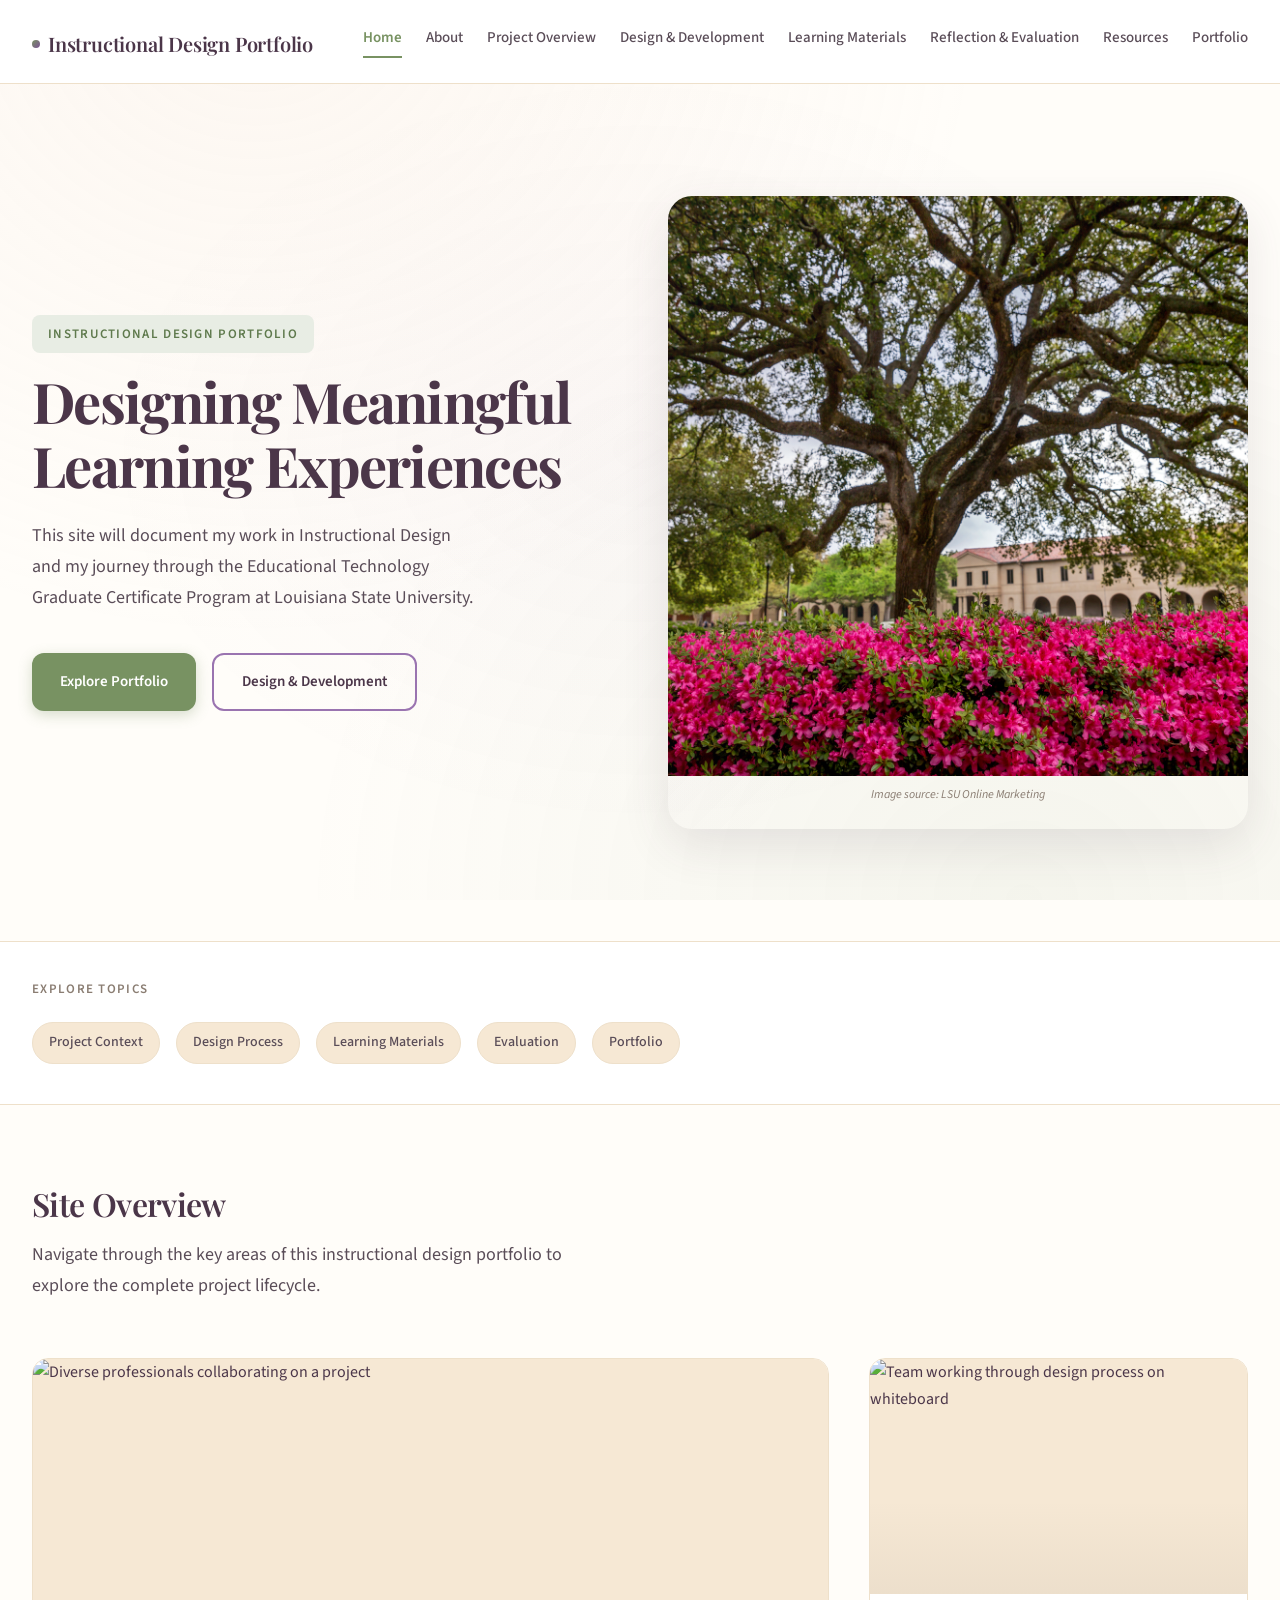
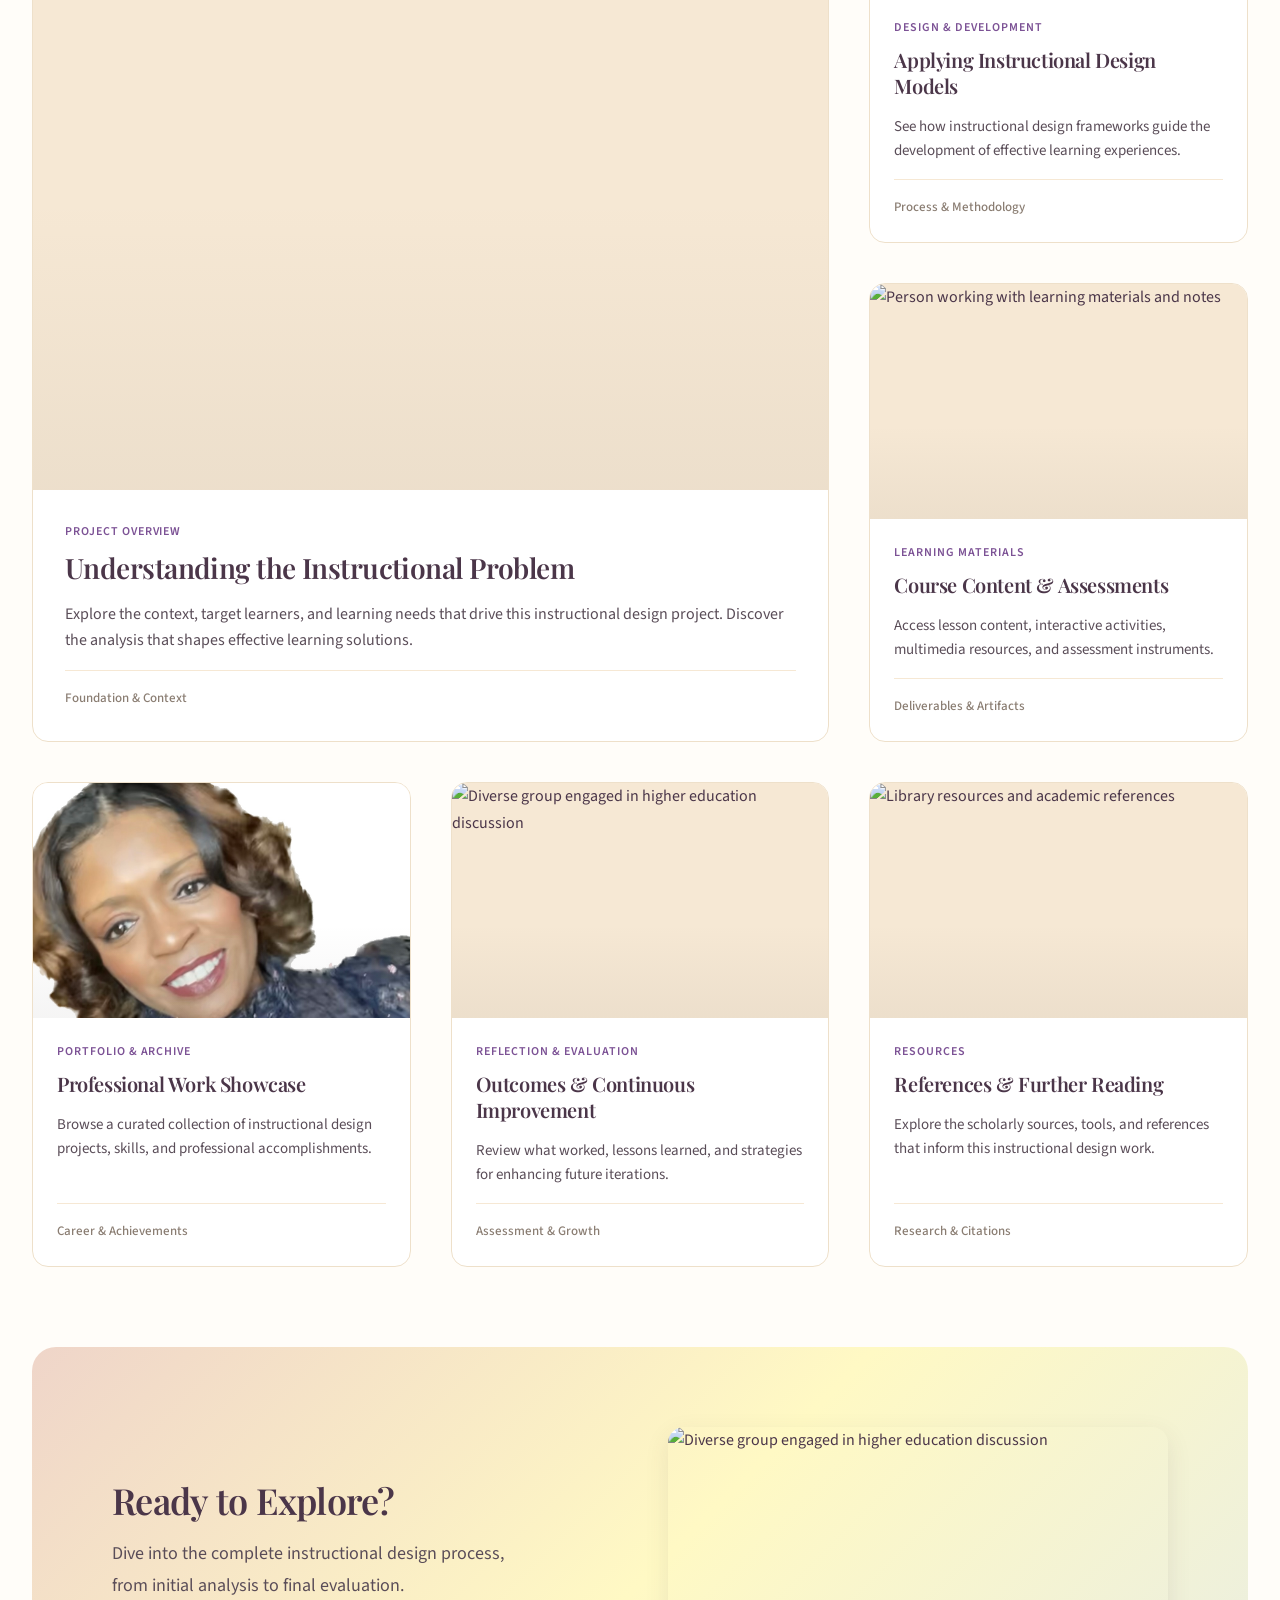
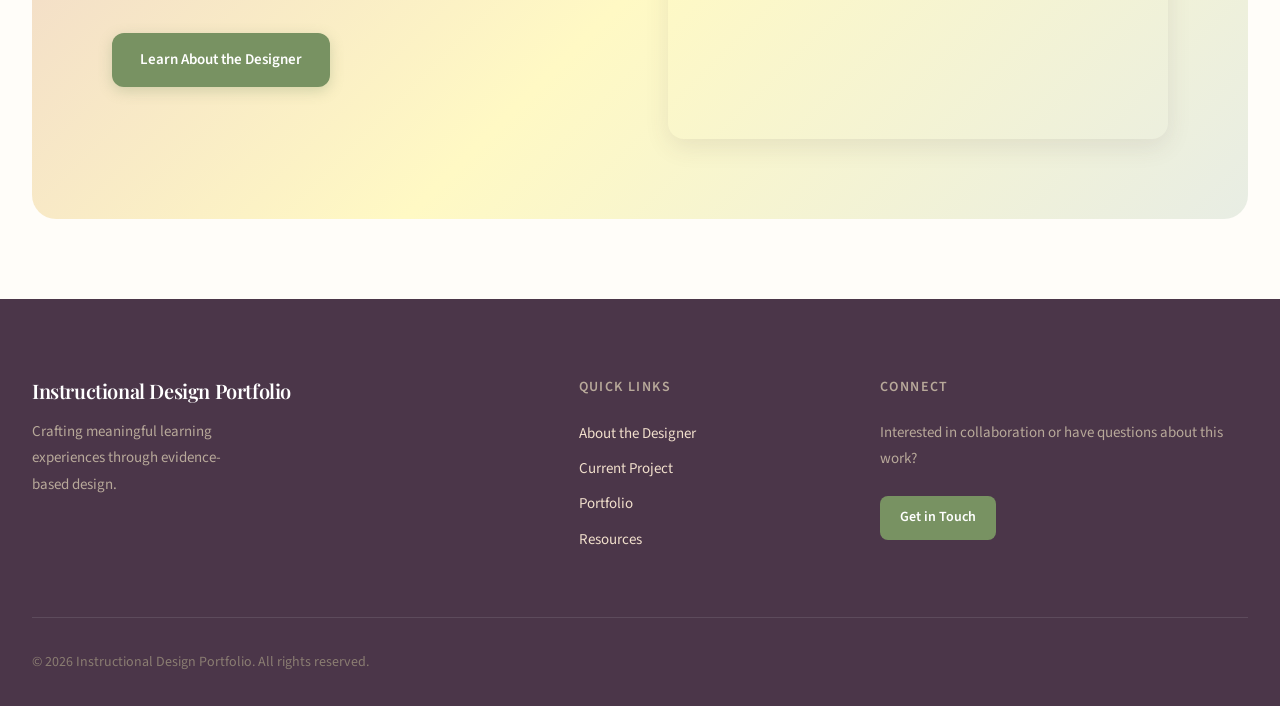
==== index.html @ c17128b4 "Add files via upload" ====
<!DOCTYPE html>
<html lang="en">
<head>
  <meta charset="UTF-8">
  <meta name="viewport" content="width=device-width, initial-scale=1.0">
  <title>Home | Instructional Design Portfolio</title>
  <link rel="stylesheet" href="styles.css">
</head>
<body>
  <header class="site-header">
    <div class="container">
      <h1 class="site-title"><a href="index.html">Instructional Design Portfolio</a></h1>
      <nav aria-label="Main navigation">
        <ul>
          <li><a href=index.html"" class="current">Home</a></li>
          <li><a href="about.html">About</a></li>
          <li><a href="project.html">Project Overview</a></li>
          <li><a href="design.html">Design &amp; Development</a></li>
          <li><a href="materials.html">Learning Materials</a></li>
          <li><a href="reflection.html">Reflection &amp; Evaluation</a></li>
          <li><a href="resources.html">Resources</a></li>
          <li><a href="portfolio.html">Portfolio</a></li>
        </ul>
      </nav>
    </div>
  </header>

  <main>
    <!-- Hero Section with Featured Image -->
    <section class="hero-banner">
      <div class="hero-content">
        <span class="hero-label">Instructional Design Portfolio</span>
        <h1 class="hero-title">Designing Meaningful Learning Experiences</h1>
        <p class="hero-description">This site will document my work in Instructional Design and my journey through the Educational Technology Graduate Certificate Program at Louisiana State University.</p>
        <div class="hero-actions">
          <a href="portfolio.html" class="btn btn-primary">Explore Portfolio</a>
          <a href="design.html" class="btn btn-secondary">Design &amp; Development</a>
        </div>
      </div>
      <div class="hero-image">
        <img src="LSU-Campus-24.jpg" alt="LSU Campus" />
        <p style="font-size: 0.75rem; color: var(--text-light); margin-top: 0.5rem; text-align: center;"><em>Image source: LSU Online Marketing</em></p>
      </div>
    </section>

    <!-- Topic Categories -->
    <section class="topics-nav">
      <h2 class="section-label">Explore Topics</h2>
      <div class="topics-list">
        <a href="project.html" class="topic-tag">Project Context</a>
        <a href="design.html" class="topic-tag">Design Process</a>
        <a href="materials.html" class="topic-tag">Learning Materials</a>
        <a href="reflection.html" class="topic-tag">Evaluation</a>
        <a href="portfolio.html" class="topic-tag">Portfolio</a>
      </div>
    </section>

    <!-- Featured Content Cards -->
    <section class="featured-section">
      <h2 class="section-title">Site Overview</h2>
      <p class="section-intro">Navigate through the key areas of this instructional design portfolio to explore the complete project lifecycle.</p>
      
      <div class="featured-grid">
        <!-- Featured Large Card -->
        <article class="feature-card feature-card--large">
          <a href="project.html" class="feature-card__link">
            <div class="feature-card__image">
              <img src="https://images.unsplash.com/photo-1531482615713-2afd69097998?w=800&q=80" alt="Diverse professionals collaborating on a project" />
            </div>
            <div class="feature-card__content">
              <span class="feature-card__category">Project Overview</span>
              <h3 class="feature-card__title">Understanding the Instructional Problem</h3>
              <p class="feature-card__excerpt">Explore the context, target learners, and learning needs that drive this instructional design project. Discover the analysis that shapes effective learning solutions.</p>
              <span class="feature-card__meta">Foundation &amp; Context</span>
            </div>
          </a>
        </article>

        <!-- Standard Cards -->
        <article class="feature-card">
          <a href="design.html" class="feature-card__link">
            <div class="feature-card__image">
              <img src="https://images.unsplash.com/photo-1552581234-26160f608093?w=600&q=80" alt="Team working through design process on whiteboard" />
            </div>
            <div class="feature-card__content">
              <span class="feature-card__category">Design &amp; Development</span>
              <h3 class="feature-card__title">Applying Instructional Design Models</h3>
              <p class="feature-card__excerpt">See how instructional design frameworks guide the development of effective learning experiences.</p>
              <span class="feature-card__meta">Process &amp; Methodology</span>
            </div>
          </a>
        </article>

        <article class="feature-card">
          <a href="materials.html" class="feature-card__link">
            <div class="feature-card__image">
              <img src="https://images.unsplash.com/photo-1488190211105-8b0e65b80b4e?w=600&q=80" alt="Person working with learning materials and notes" />
            </div>
            <div class="feature-card__content">
              <span class="feature-card__category">Learning Materials</span>
              <h3 class="feature-card__title">Course Content &amp; Assessments</h3>
              <p class="feature-card__excerpt">Access lesson content, interactive activities, multimedia resources, and assessment instruments.</p>
              <span class="feature-card__meta">Deliverables &amp; Artifacts</span>
            </div>
          </a>
        </article>

        <article class="feature-card">
          <a href="portfolio.html" class="feature-card__link">
            <div class="feature-card__image">
              <img src="Natasha Pic-EdTech Website.jpg" alt="Natasha Young - Portfolio" />
            </div>
            <div class="feature-card__content">
              <span class="feature-card__category">Portfolio &amp; Archive</span>
              <h3 class="feature-card__title">Professional Work Showcase</h3>
              <p class="feature-card__excerpt">Browse a curated collection of instructional design projects, skills, and professional accomplishments.</p>
              <span class="feature-card__meta">Career &amp; Achievements</span>
            </div>
          </a>
        </article>

        <article class="feature-card">
          <a href="reflection.html" class="feature-card__link">
            <div class="feature-card__image">
              <img src="https://images.unsplash.com/photo-1517245386807-bb43f82c33c4?w=600&q=80" alt="Diverse group engaged in higher education discussion" />
            </div>
            <div class="feature-card__content">
              <span class="feature-card__category">Reflection &amp; Evaluation</span>
              <h3 class="feature-card__title">Outcomes &amp; Continuous Improvement</h3>
              <p class="feature-card__excerpt">Review what worked, lessons learned, and strategies for enhancing future iterations.</p>
              <span class="feature-card__meta">Assessment &amp; Growth</span>
            </div>
          </a>
        </article>

        <article class="feature-card">
          <a href="resources.html" class="feature-card__link">
            <div class="feature-card__image">
              <img src="https://images.unsplash.com/photo-1507842217343-583bb7270b66?w=600&q=80" alt="Library resources and academic references" />
            </div>
            <div class="feature-card__content">
              <span class="feature-card__category">Resources</span>
              <h3 class="feature-card__title">References &amp; Further Reading</h3>
              <p class="feature-card__excerpt">Explore the scholarly sources, tools, and references that inform this instructional design work.</p>
              <span class="feature-card__meta">Research &amp; Citations</span>
            </div>
          </a>
        </article>
      </div>
    </section>

    <!-- Call to Action Section -->
    <section class="cta-section">
      <div class="cta-content">
        <h2>Ready to Explore?</h2>
        <p>Dive into the complete instructional design process, from initial analysis to final evaluation.</p>
        <a href="about.html" class="btn btn-primary">Learn About the Designer</a>
      </div>
      <div class="cta-image">
        <img src="https://images.unsplash.com/photo-1517245386807-bb43f82c33c4?w=600&q=80" alt="Diverse group engaged in higher education discussion" />
      </div>
    </section>
  </main>

  <footer class="site-footer">
    <div class="container">
      <div class="footer-content">
        <div class="footer-brand">
          <h3>Instructional Design Portfolio</h3>
          <p>Crafting meaningful learning experiences through evidence-based design.</p>
        </div>
        <div class="footer-links">
          <h4>Quick Links</h4>
          <ul>
            <li><a href="about.html">About the Designer</a></li>
            <li><a href="project.html">Current Project</a></li>
            <li><a href="portfolio.html">Portfolio</a></li>
            <li><a href="resources.html">Resources</a></li>
          </ul>
        </div>
        <div class="footer-contact">
          <h4>Connect</h4>
          <p>Interested in collaboration or have questions about this work?</p>
          <a href="about.html" class="footer-cta">Get in Touch</a>
        </div>
      </div>
      <div class="footer-bottom">
        <p>&copy; 2026 Instructional Design Portfolio. All rights reserved.</p>
      </div>
    </div>
  </footer>
</body>
</html>
---- styles.css ----
/* ============================================
   Instructional Design Portfolio - Global Styles
   Warm, Inviting, EdTech-Inspired Theme
   Layout inspired by modern learning platforms
   ============================================ */

@import url("https://fonts.googleapis.com/css2?family=Playfair+Display:wght@400;500;600;700&family=Source+Sans+3:wght@300;400;500;600;700&display=swap");

/* --------------------------------------------
   Base reset
   -------------------------------------------- */
*,
*::before,
*::after {
  box-sizing: border-box;
}

html {
  scroll-behavior: smooth;
}

/* --------------------------------------------
   Color system - Warm Earth & Garden Palette
   Plum, Sage, Purple with warm neutrals
   -------------------------------------------- */
:root {
  /* Primary: Deep Plum */
  --color-plum: #4b3649;
  --color-plum-dark: #3a2a39;
  --color-plum-light: #6b5669;
  --color-plum-soft: #e8e0e6;
  --color-plum-pale: #f5f2f4;
  
  /* Secondary: Sage Green */
  --color-sage: #789262;
  --color-sage-dark: #5f7a4d;
  --color-sage-light: #96ab84;
  --color-sage-soft: #e8ede4;
  --color-sage-pale: #f4f7f2;
  
  /* Accent: Purple */
  --color-purple: #7c5295;
  --color-purple-dark: #634278;
  --color-purple-light: #9a74b0;
  --color-purple-soft: #ece4f1;
  --color-purple-pale: #f6f2f8;
  
  /* Warm Neutrals from Palette */
  --color-beige: #eee0ca;
  --color-blush: #efd5c9;
  --color-sand: #f1dfcc;
  --color-yellow: #fff9c4;
  --color-cream: #f6e8d4;
  
  /* Neutrals */
  --color-warm-white: #fffdf9;
  --color-taupe: #b8a99a;
  --color-warm-gray: #8a7d72;
  
  /* Deep text colors */
  --color-charcoal: #4b3649;
  --color-slate: #5a4d58;
  
  /* Backgrounds */
  --bg: var(--color-warm-white);
  --bg-subtle: var(--color-cream);
  --surface: #FFFFFF;
  --surface-warm: var(--color-beige);
  
  /* Text */
  --text: var(--color-charcoal);
  --text-muted: var(--color-slate);
  --text-light: var(--color-warm-gray);
  
  /* Primary Accent - Sage Green for links/buttons */
  --accent: var(--color-sage);
  --accent-hover: var(--color-sage-dark);
  --accent-soft: var(--color-sage-light);
  --accent-light: var(--color-sage-soft);
  
  /* Secondary warmth - Blush/Peach tones */
  --warm: var(--color-blush);
  --warm-dark: #e0c0b2;
  --warm-light: #f5e5de;
  --warm-soft: var(--color-sand);
  
  /* Tertiary accents */
  --color-accent-purple: var(--color-purple);
  --color-accent-yellow: var(--color-yellow);
  
  /* Borders */
  --border: var(--color-beige);
  --border-soft: var(--color-cream);
  
  /* Shadows - warm tinted */
  --shadow-sm: 0 1px 3px rgba(75, 54, 73, 0.06);
  --shadow-md: 0 4px 12px rgba(75, 54, 73, 0.08);
  --shadow-lg: 0 8px 24px rgba(75, 54, 73, 0.1);
  --shadow-xl: 0 16px 48px rgba(75, 54, 73, 0.12);
  --shadow-hover: 0 12px 32px rgba(120, 146, 98, 0.15);
  
  /* Typography */
  --font-heading: "Playfair Display", Georgia, serif;
  --font-body: "Source Sans 3", "Segoe UI", sans-serif;
  
  /* Spacing */
  --space-xs: 0.5rem;
  --space-sm: 1rem;
  --space-md: 1.5rem;
  --space-lg: 2rem;
  --space-xl: 2.5rem;
  --space-2xl: 3.5rem;
  --space-3xl: 5rem;
  --space-4xl: 7rem;
  
  /* Layout */
  --max-content: 65ch;
  --max-page: 1280px;
  --radius-sm: 8px;
  --radius-md: 12px;
  --radius-lg: 16px;
  --radius-xl: 24px;
}

/* --------------------------------------------
   Base Styles
   -------------------------------------------- */
body {
  margin: 0;
  padding: 0;
  font-family: var(--font-body);
  font-size: 1rem;
  line-height: 1.7;
  color: var(--text);
  background: var(--bg);
  -webkit-font-smoothing: antialiased;
  -moz-osx-font-smoothing: grayscale;
}

/* Subtle background pattern */
body::before {
  content: '';
  position: fixed;
  top: 0;
  left: 0;
  right: 0;
  bottom: 0;
  z-index: -1;
  background: 
    radial-gradient(ellipse at 20% 0%, rgba(239, 213, 201, 0.15) 0%, transparent 50%),
    radial-gradient(ellipse at 80% 100%, rgba(120, 146, 98, 0.08) 0%, transparent 50%),
    radial-gradient(ellipse at 50% 50%, rgba(124, 82, 149, 0.04) 0%, transparent 60%);
  pointer-events: none;
}

img {
  max-width: 100%;
  height: auto;
  display: block;
}

ul, ol {
  margin: 0 0 1.5rem 0;
  padding-left: 1.5rem;
}

ul li, ol li {
  margin-bottom: 0.5rem;
  line-height: 1.7;
}

strong {
  font-weight: 600;
  color: var(--text);
}

/* --------------------------------------------
   Typography
   -------------------------------------------- */
h1, h2, h3, h4 {
  margin: 0 0 var(--space-md) 0;
  font-family: var(--font-heading);
  font-weight: 600;
  line-height: 1.2;
  letter-spacing: -0.02em;
  color: var(--text);
}

h1 { font-size: 2.5rem; }
h2 { font-size: 1.75rem; }
h3 { font-size: 1.375rem; }
h4 { font-size: 1.125rem; }

p {
  margin: 0 0 var(--space-md) 0;
  color: var(--text-muted);
  font-size: 1.0625rem;
  line-height: 1.75;
}

a {
  color: var(--accent);
  text-decoration: none;
  transition: all 0.2s ease;
}

a:hover {
  color: var(--accent-hover);
}

/* --------------------------------------------
   Layout Container
   -------------------------------------------- */
.container {
  max-width: var(--max-page);
  margin: 0 auto;
  padding: 0 var(--space-lg);
}

main {
  min-height: 60vh;
}

/* --------------------------------------------
   Header / Navigation
   -------------------------------------------- */
.site-header {
  background: rgba(255, 255, 255, 0.95);
  backdrop-filter: blur(20px);
  -webkit-backdrop-filter: blur(20px);
  border-bottom: 1px solid var(--border);
  padding: var(--space-md) 0;
  position: sticky;
  top: 0;
  z-index: 100;
}

.site-header .container {
  display: flex;
  flex-direction: column;
  gap: var(--space-sm);
}

.site-title {
  margin: 0;
  font-family: var(--font-heading);
  font-size: 1.25rem;
  font-weight: 600;
  letter-spacing: -0.01em;
}

.site-title a {
  color: var(--text);
  display: inline-flex;
  align-items: center;
  gap: 0.5rem;
}

.site-title a::before {
  content: '';
  width: 8px;
  height: 8px;
  background: linear-gradient(135deg, var(--color-sage), var(--color-purple));
  border-radius: 50%;
}

.site-title a:hover {
  color: var(--accent);
}

nav ul {
  list-style: none;
  margin: 0;
  padding: 0;
  display: flex;
  flex-wrap: wrap;
  gap: var(--space-xs) var(--space-md);
}

nav a {
  color: var(--text-muted);
  font-size: 0.9375rem;
  font-weight: 500;
  padding: var(--space-xs) 0;
  border-bottom: 2px solid transparent;
  transition: all 0.2s ease;
}

nav a:hover {
  color: var(--text);
  border-bottom-color: var(--color-sage);
}

nav a.current {
  color: var(--accent);
  border-bottom-color: var(--accent);
  font-weight: 600;
}

@media (min-width: 768px) {
  .site-header .container {
    flex-direction: row;
    align-items: center;
    justify-content: space-between;
  }
}

/* --------------------------------------------
   Hero Banner
   -------------------------------------------- */
.hero-banner {
  display: grid;
  grid-template-columns: 1fr;
  gap: var(--space-2xl);
  padding: var(--space-3xl) var(--space-lg);
  max-width: var(--max-page);
  margin: 0 auto;
  align-items: center;
}

.hero-content {
  max-width: 600px;
}

.hero-label {
  display: inline-block;
  font-size: 0.8125rem;
  font-weight: 600;
  text-transform: uppercase;
  letter-spacing: 0.1em;
  color: var(--color-sage-dark);
  margin-bottom: var(--space-sm);
  padding: var(--space-xs) var(--space-sm);
  background: var(--color-sage-soft);
  border-radius: var(--radius-sm);
}

.hero-title {
  font-size: 2.5rem;
  font-weight: 700;
  line-height: 1.15;
  letter-spacing: -0.03em;
  margin-bottom: var(--space-md);
  color: var(--text);
}

.hero-description {
  font-size: 1.125rem;
  line-height: 1.7;
  color: var(--text-muted);
  margin-bottom: var(--space-xl);
  max-width: 50ch;
}

.hero-actions {
  display: flex;
  flex-wrap: wrap;
  gap: var(--space-sm);
}

.hero-image {
  position: relative;
  border-radius: var(--radius-xl);
  overflow: hidden;
  box-shadow: var(--shadow-xl);
}

.hero-image::after {
  content: '';
  position: absolute;
  inset: 0;
  background: linear-gradient(135deg, rgba(124, 82, 149, 0.1) 0%, transparent 60%);
  pointer-events: none;
}

.hero-image img {
  width: 100%;
  height: 100%;
  object-fit: cover;
  aspect-ratio: 4 / 3;
}

@media (min-width: 900px) {
  .hero-banner {
    grid-template-columns: 1fr 1fr;
    padding: var(--space-4xl) var(--space-lg);
  }
  
  .hero-title {
    font-size: 3.25rem;
  }
  
  .hero-image img {
    aspect-ratio: 1 / 1;
  }
}

@media (min-width: 1100px) {
  .hero-title {
    font-size: 3.5rem;
  }
}

/* --------------------------------------------
   Buttons
   -------------------------------------------- */
.btn {
  display: inline-flex;
  align-items: center;
  justify-content: center;
  padding: 0.875rem 1.75rem;
  font-family: var(--font-body);
  font-size: 0.9375rem;
  font-weight: 600;
  text-decoration: none;
  border-radius: var(--radius-md);
  transition: all 0.25s ease;
  cursor: pointer;
  border: none;
}

.btn-primary {
  background: var(--accent);
  color: white;
  box-shadow: 0 4px 14px rgba(120, 146, 98, 0.3);
}

.btn-primary:hover {
  background: var(--accent-hover);
  color: white;
  transform: translateY(-2px);
  box-shadow: 0 6px 20px rgba(120, 146, 98, 0.4);
}

.btn-secondary {
  background: transparent;
  color: var(--text);
  border: 2px solid var(--color-purple-light);
}

.btn-secondary:hover {
  background: var(--color-purple-soft);
  border-color: var(--color-purple);
  color: var(--text);
}

/* --------------------------------------------
   Topics Navigation
   -------------------------------------------- */
.topics-nav {
  padding: var(--space-xl) var(--space-lg);
  max-width: var(--max-page);
  margin: 0 auto;
  border-top: 1px solid var(--border);
  border-bottom: 1px solid var(--border);
  background: var(--surface);
}

.section-label {
  font-family: var(--font-body);
  font-size: 0.8125rem;
  font-weight: 600;
  text-transform: uppercase;
  letter-spacing: 0.1em;
  color: var(--text-light);
  margin-bottom: var(--space-md);
}

.topics-list {
  display: flex;
  flex-wrap: wrap;
  gap: var(--space-sm);
}

.topic-tag {
  display: inline-block;
  padding: 0.5rem 1rem;
  font-size: 0.875rem;
  font-weight: 500;
  color: var(--text-muted);
  background: var(--bg-subtle);
  border: 1px solid var(--border);
  border-radius: 100px;
  transition: all 0.2s ease;
}

.topic-tag:hover {
  background: var(--color-sage-soft);
  border-color: var(--color-sage-light);
  color: var(--color-plum);
}

/* --------------------------------------------
   Featured Section
   -------------------------------------------- */
.featured-section {
  padding: var(--space-3xl) var(--space-lg);
  max-width: var(--max-page);
  margin: 0 auto;
}

.section-title {
  font-size: 2rem;
  margin-bottom: var(--space-sm);
}

.section-intro {
  font-size: 1.125rem;
  color: var(--text-muted);
  max-width: 60ch;
  margin-bottom: var(--space-2xl);
}

/* --------------------------------------------
   Featured Cards Grid
   -------------------------------------------- */
.featured-grid {
  display: grid;
  grid-template-columns: 1fr;
  gap: var(--space-lg);
}

@media (min-width: 640px) {
  .featured-grid {
    grid-template-columns: repeat(2, 1fr);
  }
}

@media (min-width: 900px) {
  .featured-grid {
    grid-template-columns: repeat(3, 1fr);
  }
  
  .feature-card--large {
    grid-column: span 2;
    grid-row: span 2;
  }
}

@media (min-width: 1100px) {
  .featured-grid {
    gap: var(--space-xl);
  }
}

/* --------------------------------------------
   Feature Card Component
   -------------------------------------------- */
.feature-card {
  background: var(--surface);
  border-radius: var(--radius-lg);
  overflow: hidden;
  border: 1px solid var(--border);
  transition: all 0.3s ease;
  display: flex;
  flex-direction: column;
}

.feature-card:hover {
  transform: translateY(-6px);
  box-shadow: var(--shadow-hover);
  border-color: var(--color-sage-light);
}

.feature-card__link {
  display: flex;
  flex-direction: column;
  height: 100%;
  color: inherit;
  text-decoration: none;
}

.feature-card__image {
  position: relative;
  overflow: hidden;
  background: var(--bg-subtle);
}

.feature-card__image img {
  width: 100%;
  aspect-ratio: 16 / 10;
  object-fit: cover;
  transition: transform 0.4s ease;
}

.feature-card__image img[src*="Natasha"] {
  object-position: top center;
}

.feature-card:hover .feature-card__image img {
  transform: scale(1.05);
}

.feature-card__image::after {
  content: '';
  position: absolute;
  inset: 0;
  background: linear-gradient(180deg, transparent 60%, rgba(61, 54, 48, 0.05) 100%);
  pointer-events: none;
}

.feature-card__content {
  padding: var(--space-md);
  display: flex;
  flex-direction: column;
  flex-grow: 1;
}

.feature-card__category {
  display: inline-block;
  font-size: 0.75rem;
  font-weight: 600;
  text-transform: uppercase;
  letter-spacing: 0.08em;
  color: var(--color-purple);
  margin-bottom: var(--space-xs);
}

.feature-card__title {
  font-family: var(--font-heading);
  font-size: 1.25rem;
  font-weight: 600;
  line-height: 1.3;
  margin-bottom: var(--space-sm);
  color: var(--text);
  transition: color 0.2s ease;
}

.feature-card:hover .feature-card__title {
  color: var(--accent);
}

.feature-card__excerpt {
  font-size: 0.9375rem;
  line-height: 1.6;
  color: var(--text-muted);
  margin-bottom: var(--space-sm);
  flex-grow: 1;
}

.feature-card__meta {
  font-size: 0.8125rem;
  font-weight: 500;
  color: var(--text-light);
  padding-top: var(--space-sm);
  border-top: 1px solid var(--border-soft);
  margin-top: auto;
}

/* Large Feature Card */
.feature-card--large .feature-card__image img {
  aspect-ratio: 16 / 9;
}

.feature-card--large .feature-card__content {
  padding: var(--space-lg);
}

.feature-card--large .feature-card__title {
  font-size: 1.5rem;
}

.feature-card--large .feature-card__excerpt {
  font-size: 1rem;
}

@media (min-width: 900px) {
  .feature-card--large .feature-card__link {
    display: grid;
    grid-template-columns: 1fr;
    grid-template-rows: 1fr auto;
  }
  
  .feature-card--large .feature-card__image {
    grid-row: 1;
  }
  
  .feature-card--large .feature-card__image img {
    aspect-ratio: auto;
    height: 100%;
    min-height: 280px;
  }
  
  .feature-card--large .feature-card__title {
    font-size: 1.75rem;
  }
}

/* --------------------------------------------
   CTA Section
   -------------------------------------------- */
.cta-section {
  display: grid;
  grid-template-columns: 1fr;
  gap: var(--space-2xl);
  padding: var(--space-3xl) var(--space-lg);
  max-width: var(--max-page);
  margin: 0 auto;
  align-items: center;
  background: linear-gradient(135deg, var(--color-blush) 0%, var(--color-yellow) 50%, var(--color-sage-soft) 100%);
  border-radius: var(--radius-xl);
  margin-left: var(--space-lg);
  margin-right: var(--space-lg);
  margin-bottom: var(--space-3xl);
}

.cta-content h2 {
  font-size: 2rem;
  margin-bottom: var(--space-sm);
}

.cta-content p {
  font-size: 1.125rem;
  margin-bottom: var(--space-lg);
  max-width: 45ch;
}

.cta-image {
  border-radius: var(--radius-lg);
  overflow: hidden;
  box-shadow: var(--shadow-lg);
}

.cta-image img {
  width: 100%;
  aspect-ratio: 16 / 10;
  object-fit: cover;
}

@media (min-width: 768px) {
  .cta-section {
    grid-template-columns: 1fr 1fr;
    padding: var(--space-3xl);
  }
  
  .cta-content h2 {
    font-size: 2.25rem;
  }
}

/* --------------------------------------------
   Footer
   -------------------------------------------- */
.site-footer {
  background: var(--color-plum);
  color: var(--color-beige);
  padding: var(--space-3xl) 0 var(--space-lg);
}

.footer-content {
  display: grid;
  grid-template-columns: 1fr;
  gap: var(--space-2xl);
  margin-bottom: var(--space-2xl);
}

.footer-brand h3 {
  font-family: var(--font-heading);
  font-size: 1.25rem;
  color: white;
  margin-bottom: var(--space-sm);
}

.footer-brand p {
  color: var(--color-taupe);
  font-size: 0.9375rem;
  max-width: 30ch;
}

.footer-links h4,
.footer-contact h4 {
  font-family: var(--font-body);
  font-size: 0.875rem;
  font-weight: 600;
  text-transform: uppercase;
  letter-spacing: 0.1em;
  color: var(--color-taupe);
  margin-bottom: var(--space-md);
}

.footer-links ul {
  list-style: none;
  padding: 0;
  margin: 0;
}

.footer-links li {
  margin-bottom: var(--space-xs);
}

.footer-links a {
  color: var(--color-sand);
  font-size: 0.9375rem;
  transition: color 0.2s ease;
}

.footer-links a:hover {
  color: white;
}

.footer-contact p {
  color: var(--color-taupe);
  font-size: 0.9375rem;
  margin-bottom: var(--space-md);
}

.footer-cta {
  display: inline-block;
  padding: 0.625rem 1.25rem;
  background: var(--accent);
  color: white;
  font-size: 0.875rem;
  font-weight: 600;
  border-radius: var(--radius-sm);
  transition: all 0.2s ease;
}

.footer-cta:hover {
  background: var(--accent-hover);
  color: white;
}

.footer-bottom {
  padding-top: var(--space-lg);
  border-top: 1px solid rgba(255, 255, 255, 0.1);
}

.footer-bottom p {
  font-size: 0.875rem;
  color: var(--color-warm-gray);
  margin: 0;
}

@media (min-width: 768px) {
  .footer-content {
    grid-template-columns: 2fr 1fr 1.5fr;
  }
}

/* --------------------------------------------
   Legacy Page Styles (for other pages)
   -------------------------------------------- */
.page-hero {
  padding: var(--space-3xl) var(--space-lg);
  background: linear-gradient(135deg, var(--color-sage-soft) 0%, var(--color-yellow) 50%, var(--color-purple-soft) 100%);
  border-radius: 0 0 var(--radius-xl) var(--radius-xl);
  margin-bottom: var(--space-2xl);
}

.page-hero h1 {
  font-size: 2.5rem;
  margin-bottom: var(--space-md);
}

.page-hero p {
  font-size: 1.125rem;
  max-width: 55ch;
  color: var(--text-muted);
}

@media (min-width: 768px) {
  .page-hero {
    padding: var(--space-4xl) var(--space-2xl);
  }
  
  .page-hero h1 {
    font-size: 3rem;
  }
}

/* Page main content wrapper */
main:not(:has(.hero-banner)) {
  max-width: var(--max-page);
  margin: 0 auto;
  padding: 0 var(--space-lg) var(--space-3xl);
}

main:not(:has(.hero-banner)) section {
  padding: var(--space-2xl);
  background: var(--surface);
  border-radius: var(--radius-lg);
  margin-bottom: var(--space-lg);
  border: 1px solid var(--border);
}

main:not(:has(.hero-banner)) section + section {
  margin-top: 0;
  padding-top: var(--space-2xl);
  border-top: none;
}

/* Section titles for inner pages */
main:not(:has(.hero-banner)) h2 {
  font-size: 1.5rem;
  margin-top: 0;
  margin-bottom: var(--space-lg);
  padding-bottom: var(--space-sm);
  position: relative;
}

main:not(:has(.hero-banner)) h2::after {
  content: '';
  position: absolute;
  bottom: 0;
  left: 0;
  width: 60px;
  height: 3px;
  background: linear-gradient(90deg, var(--color-sage), var(--color-purple));
  border-radius: 2px;
}

/* --------------------------------------------
   Cards for portfolio/materials pages
   -------------------------------------------- */
.card {
  background: var(--surface);
  border: 1px solid var(--border);
  border-radius: var(--radius-lg);
  padding: var(--space-lg);
  margin-bottom: var(--space-md);
  transition: all 0.3s ease;
}

.card:hover {
  transform: translateY(-4px);
  box-shadow: var(--shadow-lg);
  border-color: var(--color-sage-light);
}

.card h3 {
  margin-top: 0;
  margin-bottom: var(--space-sm);
  font-size: 1.25rem;
}

.card p {
  margin-bottom: var(--space-sm);
  color: var(--text-muted);
}

.card-grid {
  display: grid;
  grid-template-columns: repeat(auto-fill, minmax(300px, 1fr));
  gap: var(--space-lg);
}

/* Tags */
.tag {
  display: inline-block;
  background: var(--color-yellow);
  color: var(--color-plum);
  font-size: 0.75rem;
  font-weight: 600;
  padding: 0.375rem 0.75rem;
  border-radius: 100px;
  margin-right: var(--space-xs);
  margin-bottom: var(--space-xs);
  border: 1px solid var(--color-beige);
}

.tags {
  margin: var(--space-sm) 0;
}

/* --------------------------------------------
   Utility Classes
   -------------------------------------------- */
::selection {
  background: var(--color-sage-light);
  color: var(--text);
}

:focus-visible {
  outline: 2px solid var(--color-purple);
  outline-offset: 3px;
}

/* List marker colors */
ul li::marker {
  color: var(--color-sage);
}

/* Strong text in lists */
ul li strong,
ol li strong {
  color: var(--color-plum);
}

/* --------------------------------------------
   Video Container (Responsive YouTube Embeds)
   -------------------------------------------- */
.video-section {
  text-align: center;
}

.video-container {
  position: relative;
  width: 100%;
  max-width: 800px;
  margin: 0 auto var(--space-lg);
  padding-bottom: 56.25%;
  height: 0;
  overflow: hidden;
  border-radius: var(--radius-lg);
  box-shadow: var(--shadow-lg);
}

.video-container iframe {
  position: absolute;
  top: 0;
  left: 0;
  width: 100%;
  height: 100%;
  border: none;
}

.video-container-card {
  position: relative;
  width: 100%;
  padding-bottom: 56.25%;
  height: 0;
  overflow: hidden;
  border-radius: var(--radius-md);
  margin-bottom: var(--space-md);
}

.video-container-card iframe {
  position: absolute;
  top: 0;
  left: 0;
  width: 100%;
  height: 100%;
  border: none;
}

/* Interactive Quiz */
.quiz-container {
  max-width: 100%;
  margin: var(--space-md) 0;
  border-radius: var(--radius-md);
  overflow: hidden;
  box-shadow: var(--shadow-md);
  background: var(--surface);
}

.quiz-container iframe {
  width: 100%;
  min-height: 250px;
  border: none;
  display: block;
}

/* Print */
@media print {
  body::before,
  .site-header {
    display: none;
  }
  
  .feature-card,
  .card {
    break-inside: avoid;
  }
}
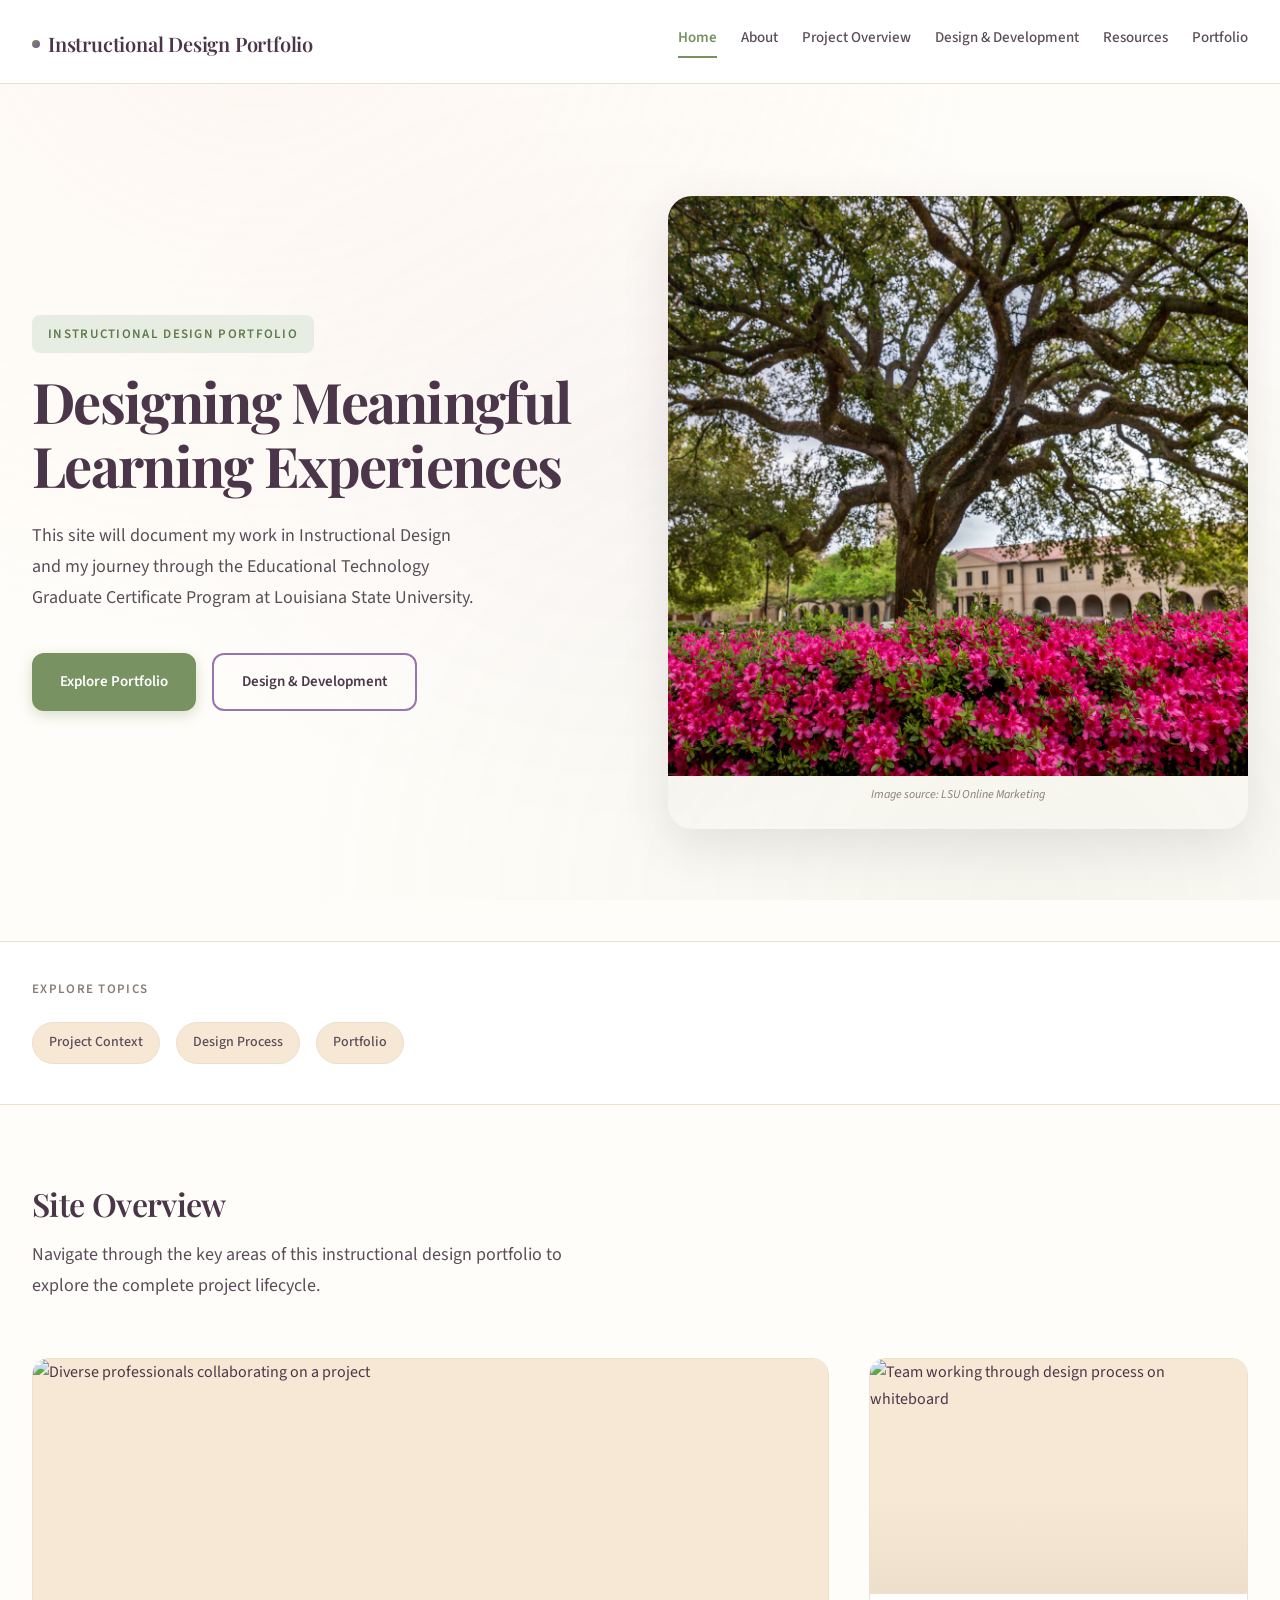
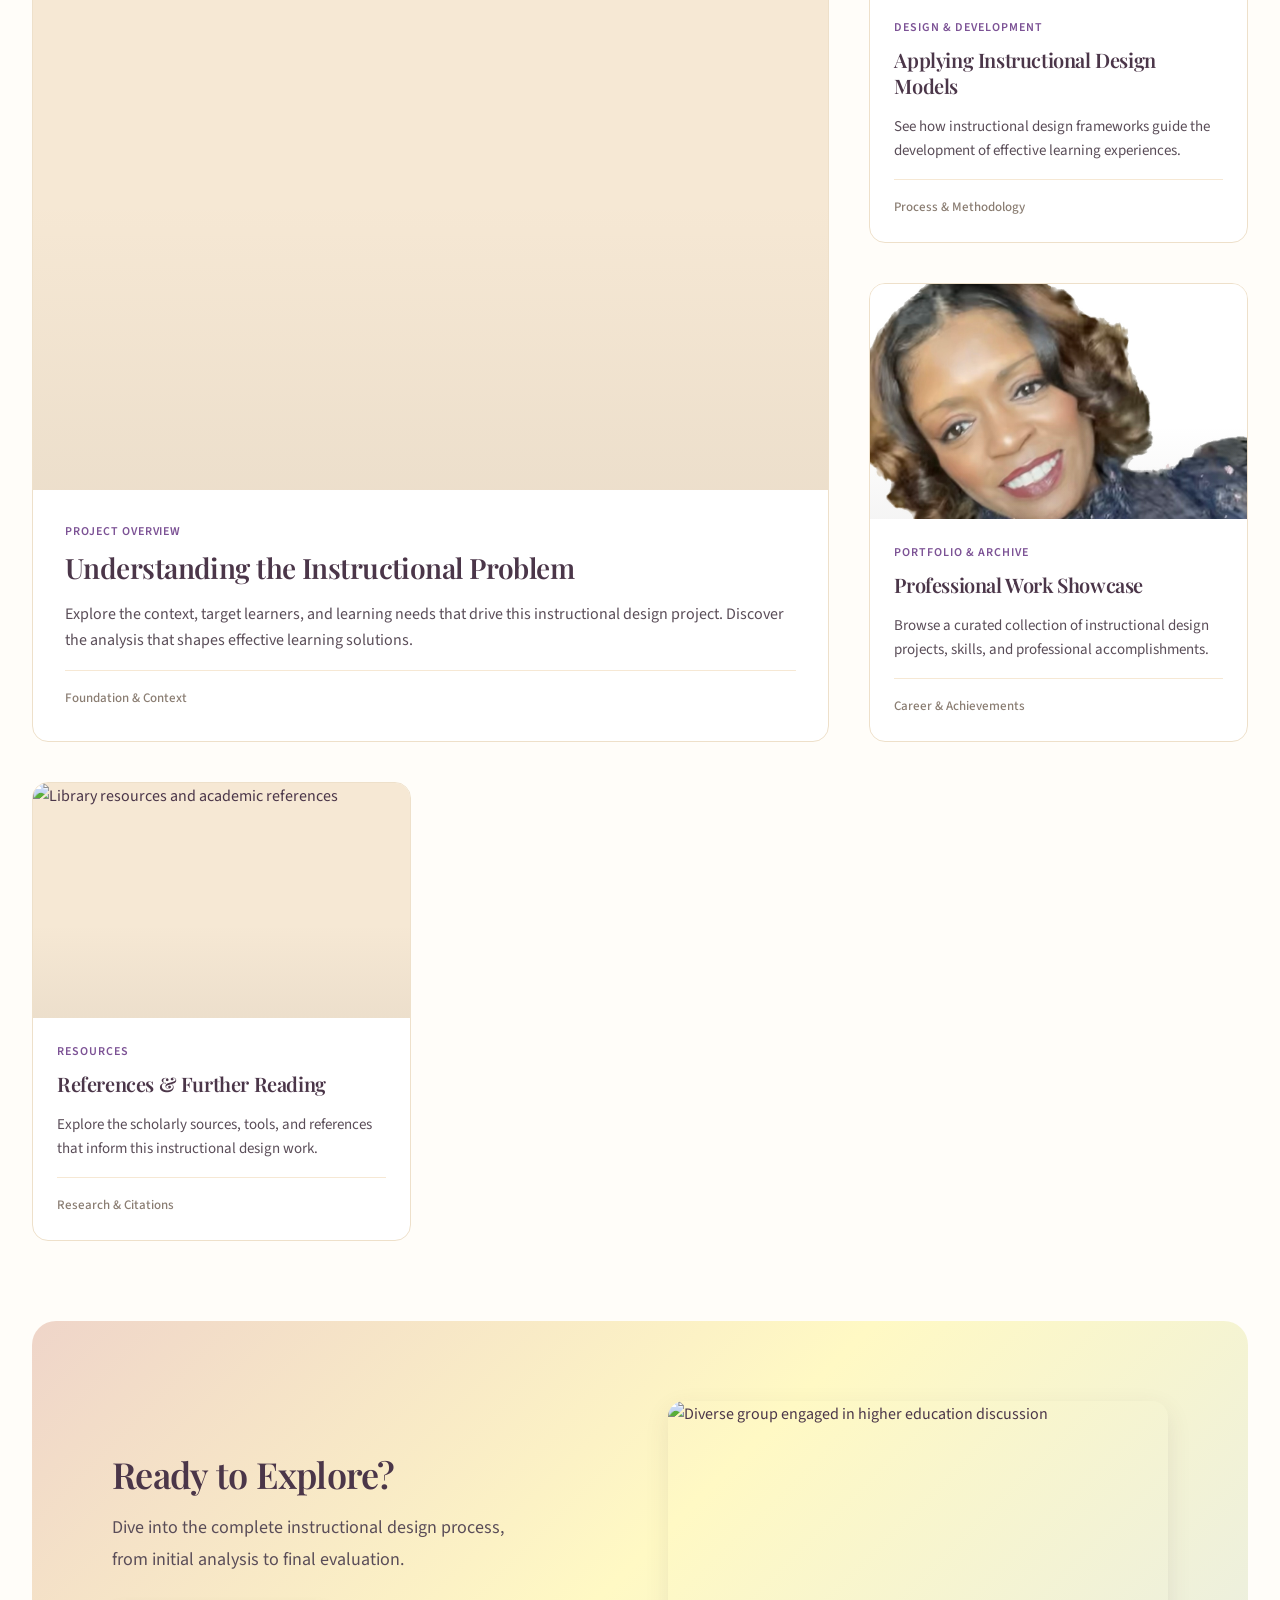
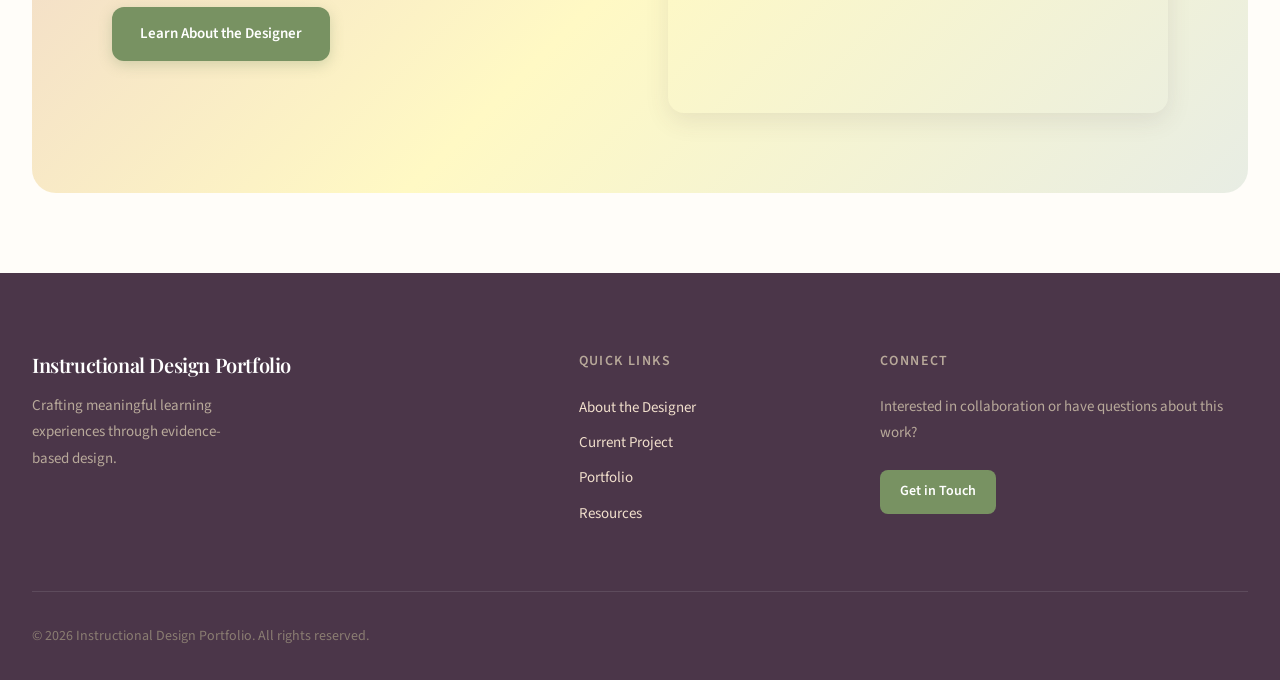
==== commit 163e5084: "Add files via upload" ====
--- a/index.html
+++ b/index.html
@@ -16,10 +16,10 @@
           <li><a href="about.html">About</a></li>
           <li><a href="project.html">Project Overview</a></li>
           <li><a href="design.html">Design &amp; Development</a></li>
-          <li><a href="materials.html">Learning Materials</a></li>
-          <li><a href="reflection.html">Reflection &amp; Evaluation</a></li>
           <li><a href="resources.html">Resources</a></li>
           <li><a href="portfolio.html">Portfolio</a></li>
+          <!-- <li><a href="materials.html">Learning Materials</a></li> -->
+          <!-- <li><a href="reflection.html">Reflection &amp; Evaluation</a></li> -->
         </ul>
       </nav>
     </div>
@@ -49,8 +49,8 @@
       <div class="topics-list">
         <a href="project.html" class="topic-tag">Project Context</a>
         <a href="design.html" class="topic-tag">Design Process</a>
-        <a href="materials.html" class="topic-tag">Learning Materials</a>
-        <a href="reflection.html" class="topic-tag">Evaluation</a>
+        <!-- <a href="materials.html" class="topic-tag">Learning Materials</a> -->
+        <!-- <a href="reflection.html" class="topic-tag">Evaluation</a> -->
         <a href="portfolio.html" class="topic-tag">Portfolio</a>
       </div>
     </section>
@@ -91,6 +91,7 @@
           </a>
         </article>
 
+        <!-- Learning Materials card hidden temporarily
         <article class="feature-card">
           <a href="materials.html" class="feature-card__link">
             <div class="feature-card__image">
@@ -104,6 +105,7 @@
             </div>
           </a>
         </article>
+        -->
 
         <article class="feature-card">
           <a href="portfolio.html" class="feature-card__link">
@@ -119,6 +121,7 @@
           </a>
         </article>
 
+        <!-- Reflection & Evaluation card hidden temporarily
         <article class="feature-card">
           <a href="reflection.html" class="feature-card__link">
             <div class="feature-card__image">
@@ -132,6 +135,7 @@
             </div>
           </a>
         </article>
+        -->
 
         <article class="feature-card">
           <a href="resources.html" class="feature-card__link">
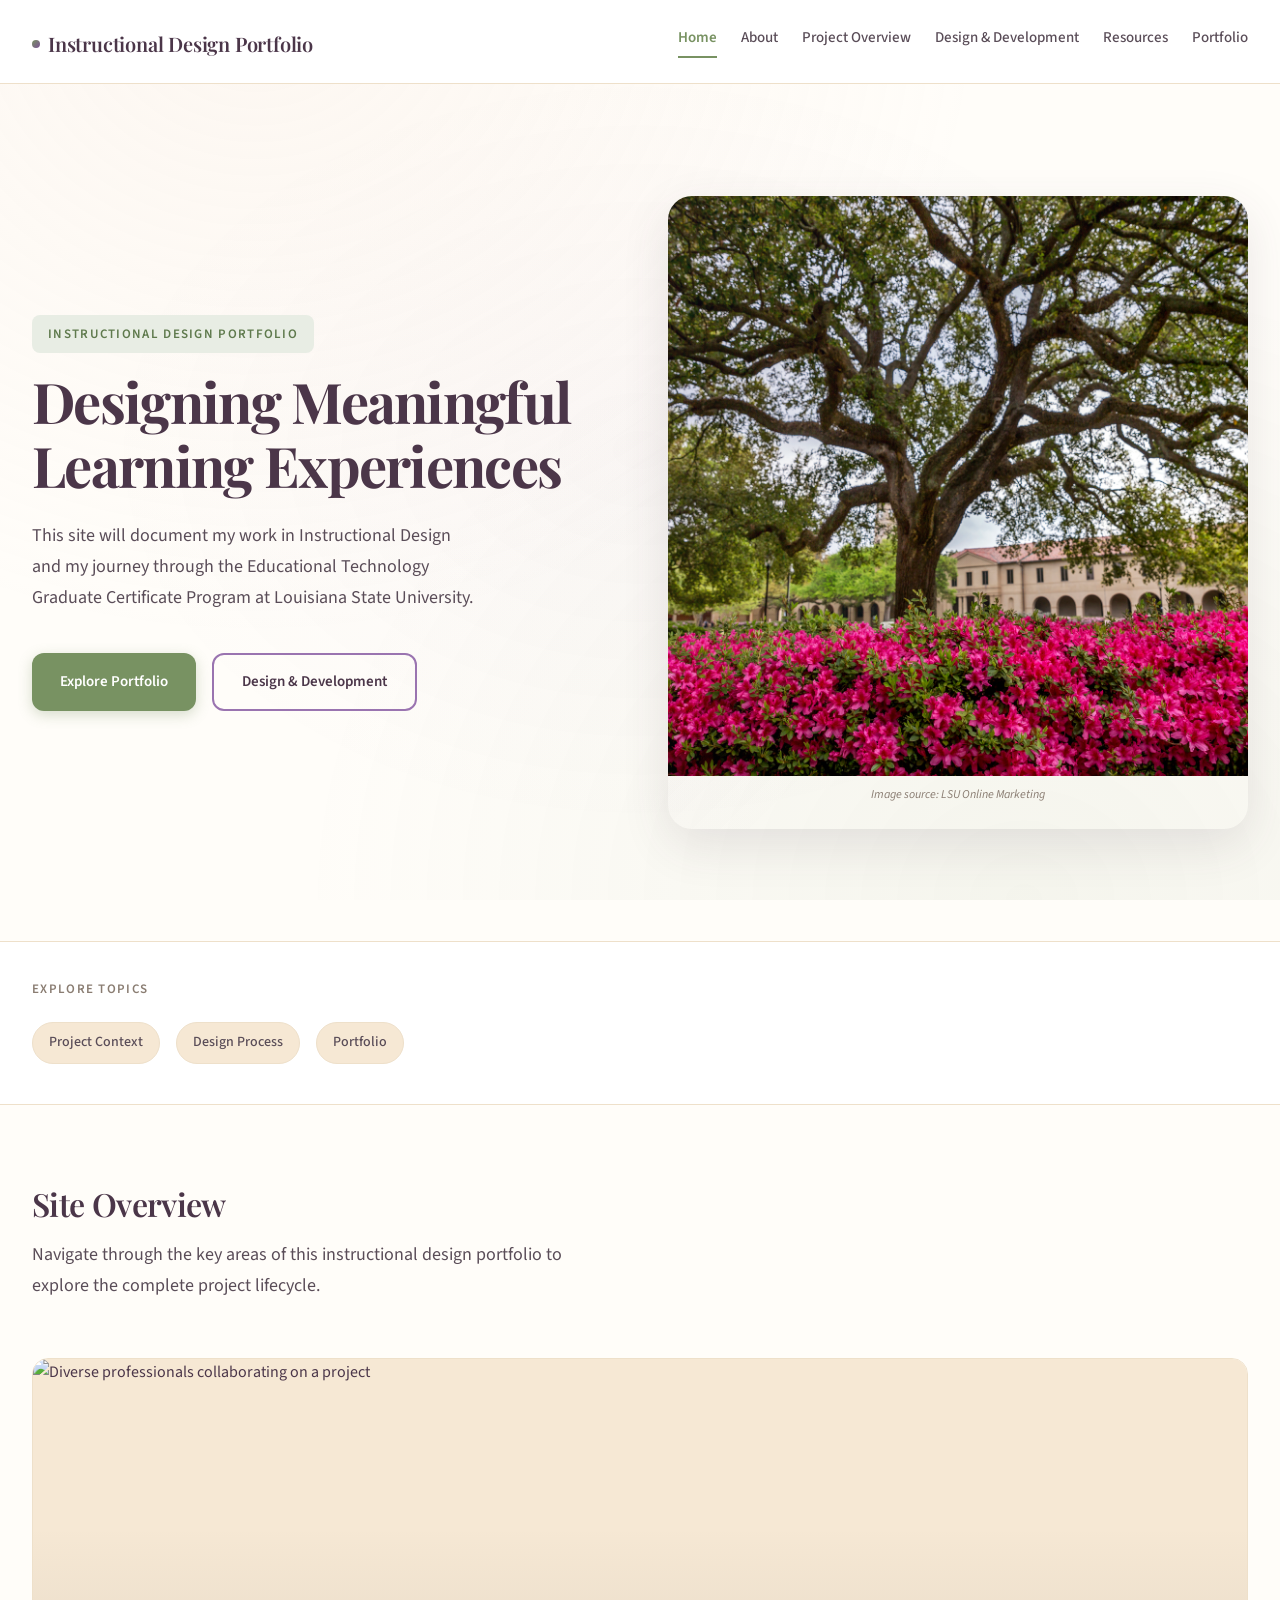
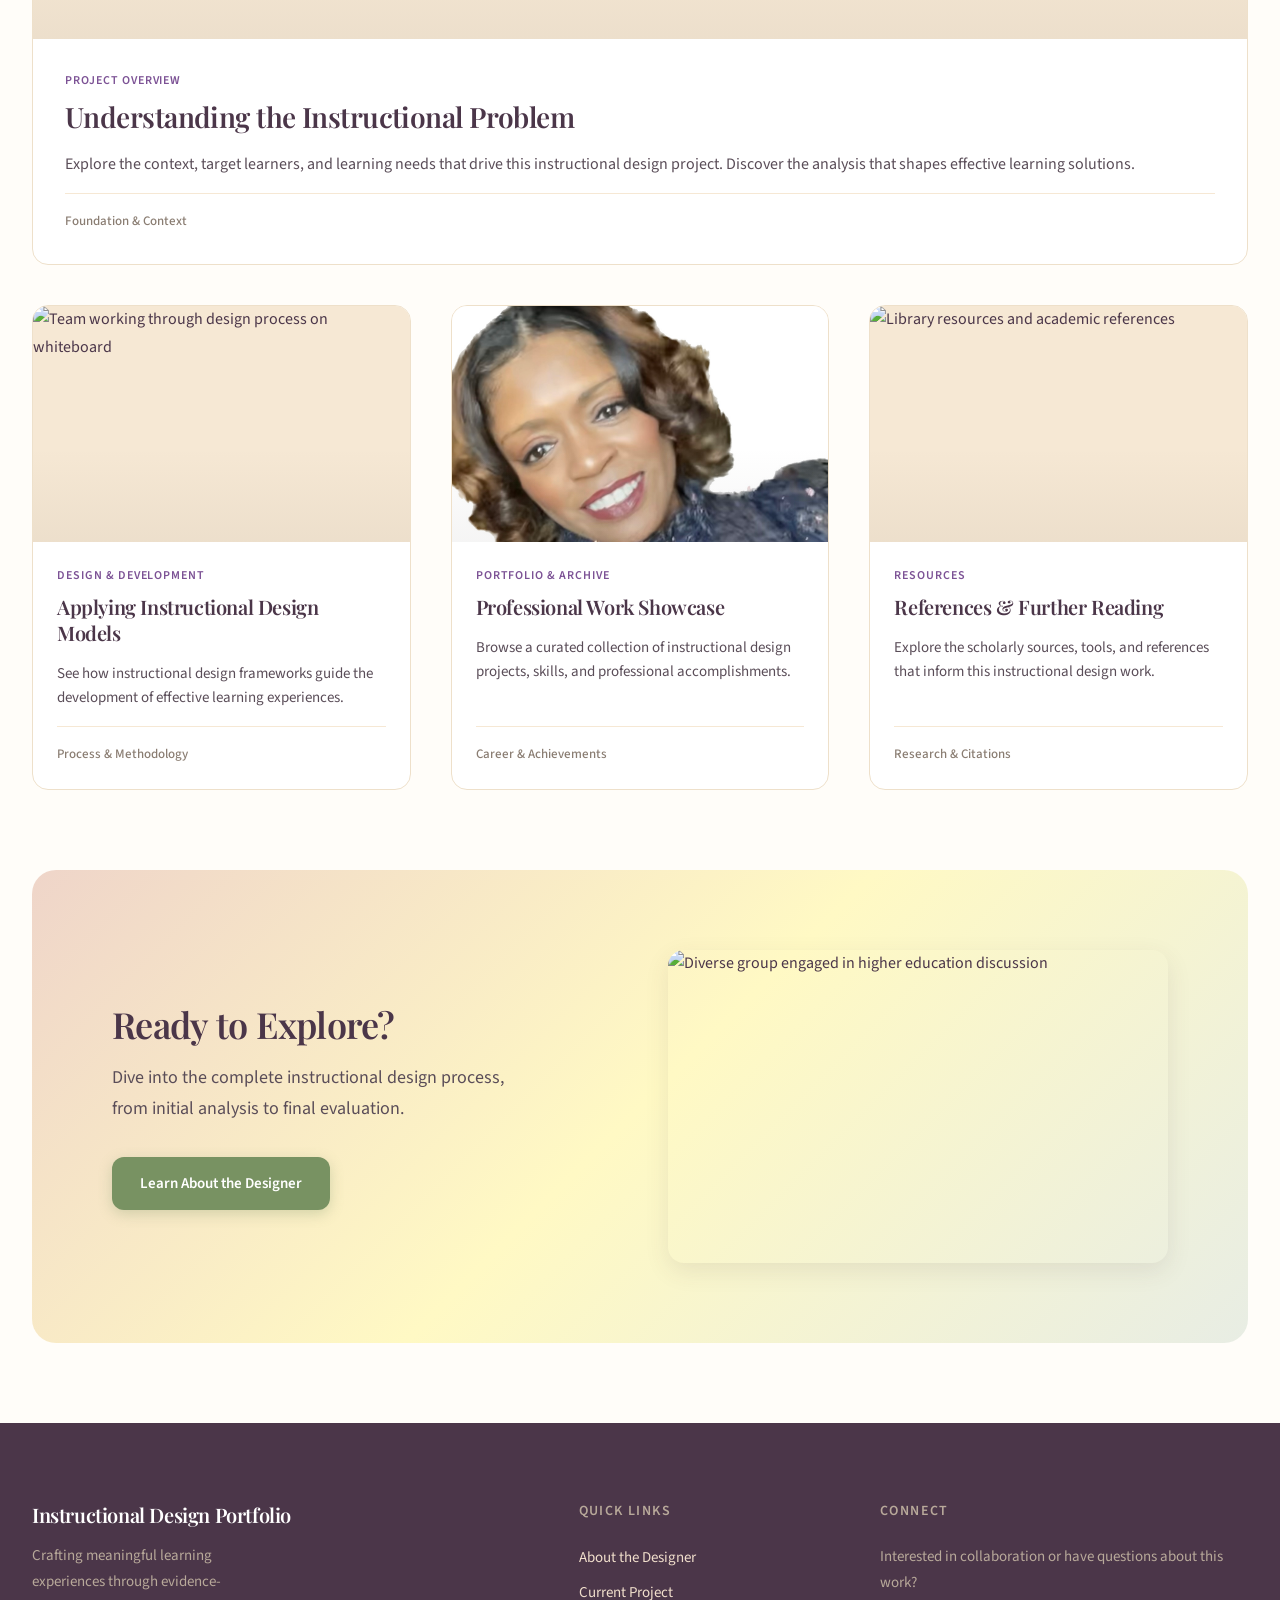
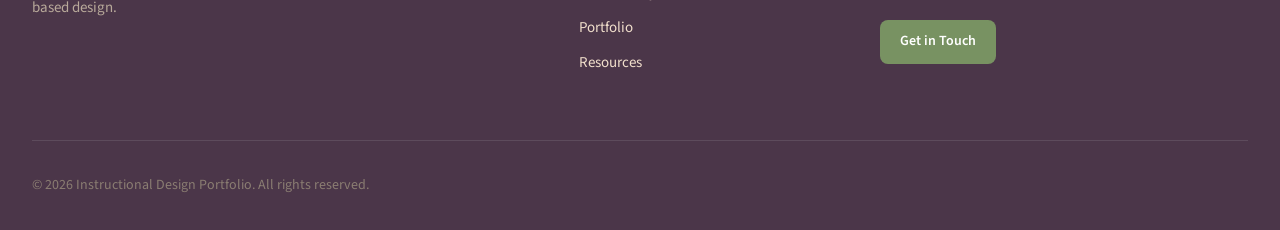
==== commit 7189a725: "Add files via upload" ====
--- a/index.html
+++ b/index.html
@@ -91,6 +91,34 @@
           </a>
         </article>
 
+        <article class="feature-card">
+          <a href="portfolio.html" class="feature-card__link">
+            <div class="feature-card__image">
+              <img src="Natasha Pic-EdTech Website.jpg" alt="Natasha Young - Portfolio" />
+            </div>
+            <div class="feature-card__content">
+              <span class="feature-card__category">Portfolio &amp; Archive</span>
+              <h3 class="feature-card__title">Professional Work Showcase</h3>
+              <p class="feature-card__excerpt">Browse a curated collection of instructional design projects, skills, and professional accomplishments.</p>
+              <span class="feature-card__meta">Career &amp; Achievements</span>
+            </div>
+          </a>
+        </article>
+
+        <article class="feature-card">
+          <a href="resources.html" class="feature-card__link">
+            <div class="feature-card__image">
+              <img src="https://images.unsplash.com/photo-1507842217343-583bb7270b66?w=600&q=80" alt="Library resources and academic references" />
+            </div>
+            <div class="feature-card__content">
+              <span class="feature-card__category">Resources</span>
+              <h3 class="feature-card__title">References &amp; Further Reading</h3>
+              <p class="feature-card__excerpt">Explore the scholarly sources, tools, and references that inform this instructional design work.</p>
+              <span class="feature-card__meta">Research &amp; Citations</span>
+            </div>
+          </a>
+        </article>
+
         <!-- Learning Materials card hidden temporarily
         <article class="feature-card">
           <a href="materials.html" class="feature-card__link">
@@ -107,20 +135,6 @@
         </article>
         -->
 
-        <article class="feature-card">
-          <a href="portfolio.html" class="feature-card__link">
-            <div class="feature-card__image">
-              <img src="Natasha Pic-EdTech Website.jpg" alt="Natasha Young - Portfolio" />
-            </div>
-            <div class="feature-card__content">
-              <span class="feature-card__category">Portfolio &amp; Archive</span>
-              <h3 class="feature-card__title">Professional Work Showcase</h3>
-              <p class="feature-card__excerpt">Browse a curated collection of instructional design projects, skills, and professional accomplishments.</p>
-              <span class="feature-card__meta">Career &amp; Achievements</span>
-            </div>
-          </a>
-        </article>
-
         <!-- Reflection & Evaluation card hidden temporarily
         <article class="feature-card">
           <a href="reflection.html" class="feature-card__link">
@@ -136,20 +150,6 @@
           </a>
         </article>
         -->
-
-        <article class="feature-card">
-          <a href="resources.html" class="feature-card__link">
-            <div class="feature-card__image">
-              <img src="https://images.unsplash.com/photo-1507842217343-583bb7270b66?w=600&q=80" alt="Library resources and academic references" />
-            </div>
-            <div class="feature-card__content">
-              <span class="feature-card__category">Resources</span>
-              <h3 class="feature-card__title">References &amp; Further Reading</h3>
-              <p class="feature-card__excerpt">Explore the scholarly sources, tools, and references that inform this instructional design work.</p>
-              <span class="feature-card__meta">Research &amp; Citations</span>
-            </div>
-          </a>
-        </article>
       </div>
     </section>
 
--- a/styles.css
+++ b/styles.css
@@ -532,8 +532,8 @@
   }
   
   .feature-card--large {
-    grid-column: span 2;
-    grid-row: span 2;
+    grid-column: span 3;
+    grid-row: span 1;
   }
 }
 
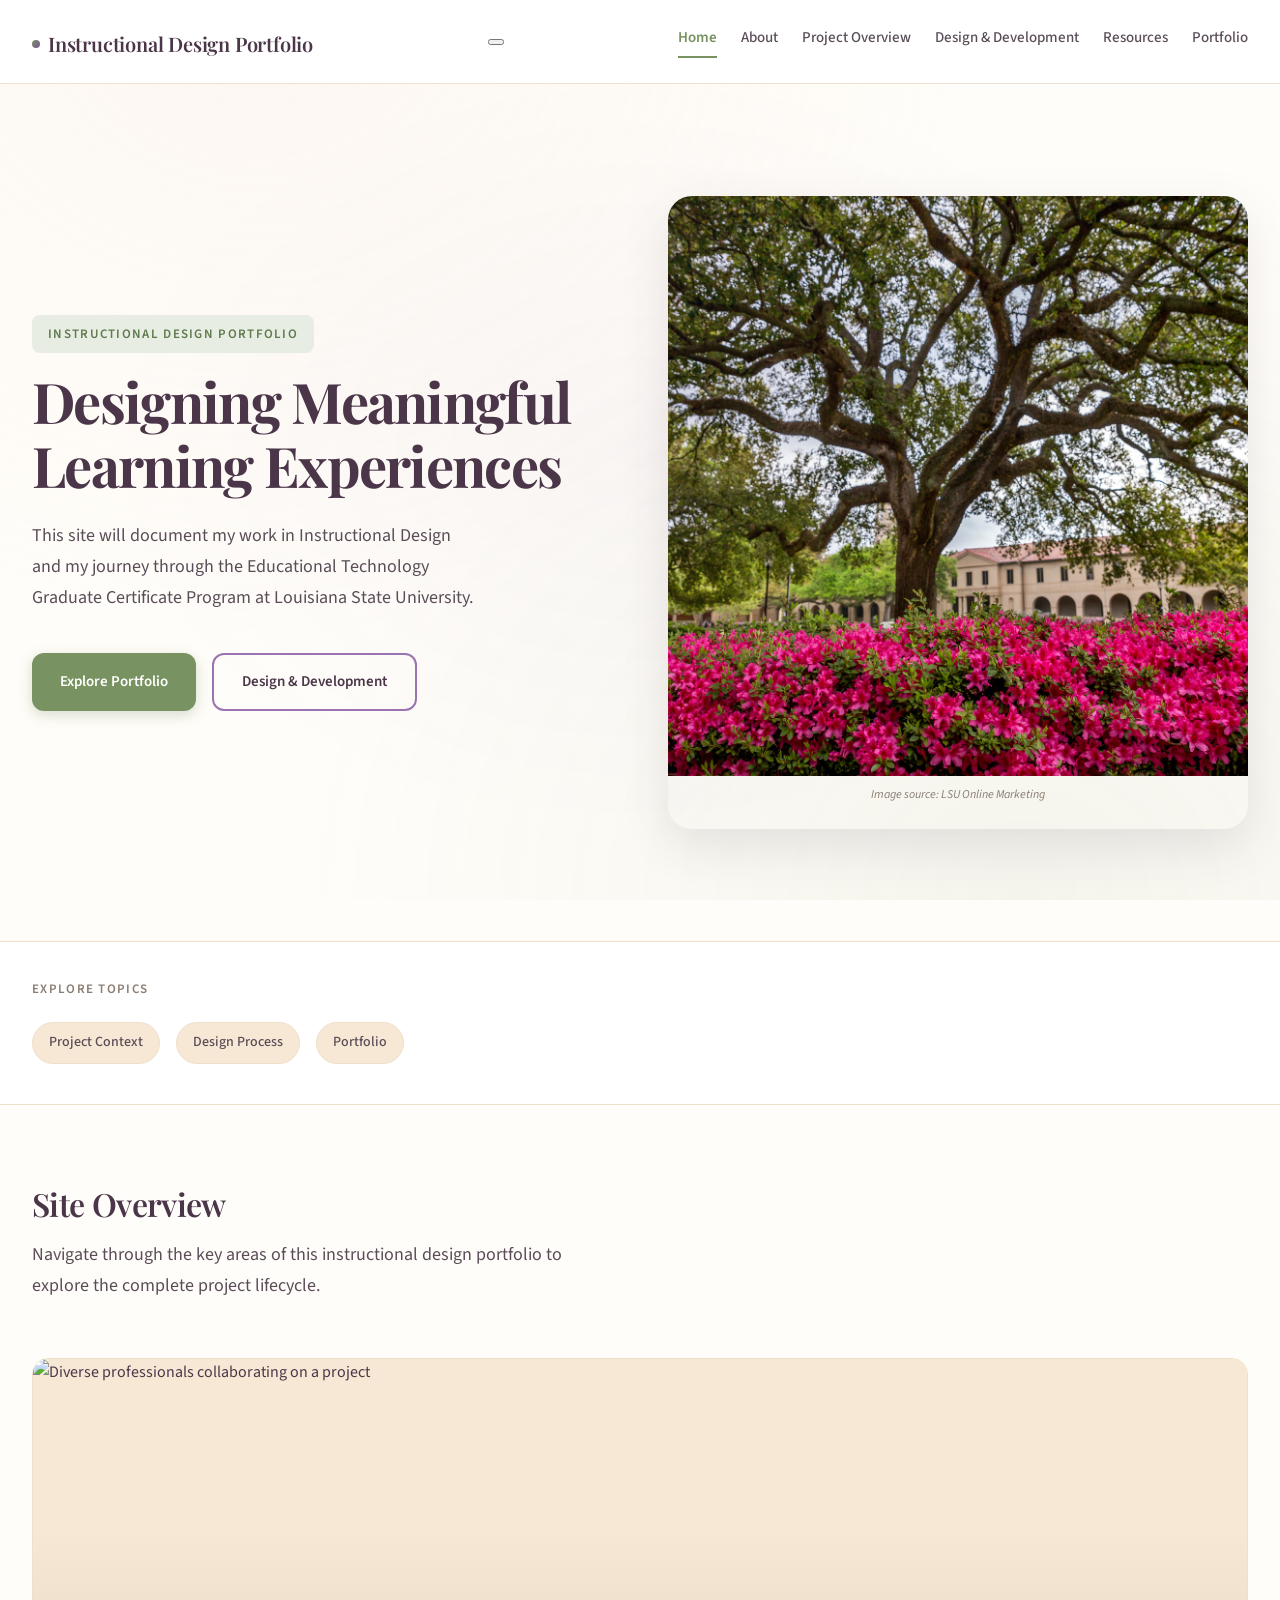
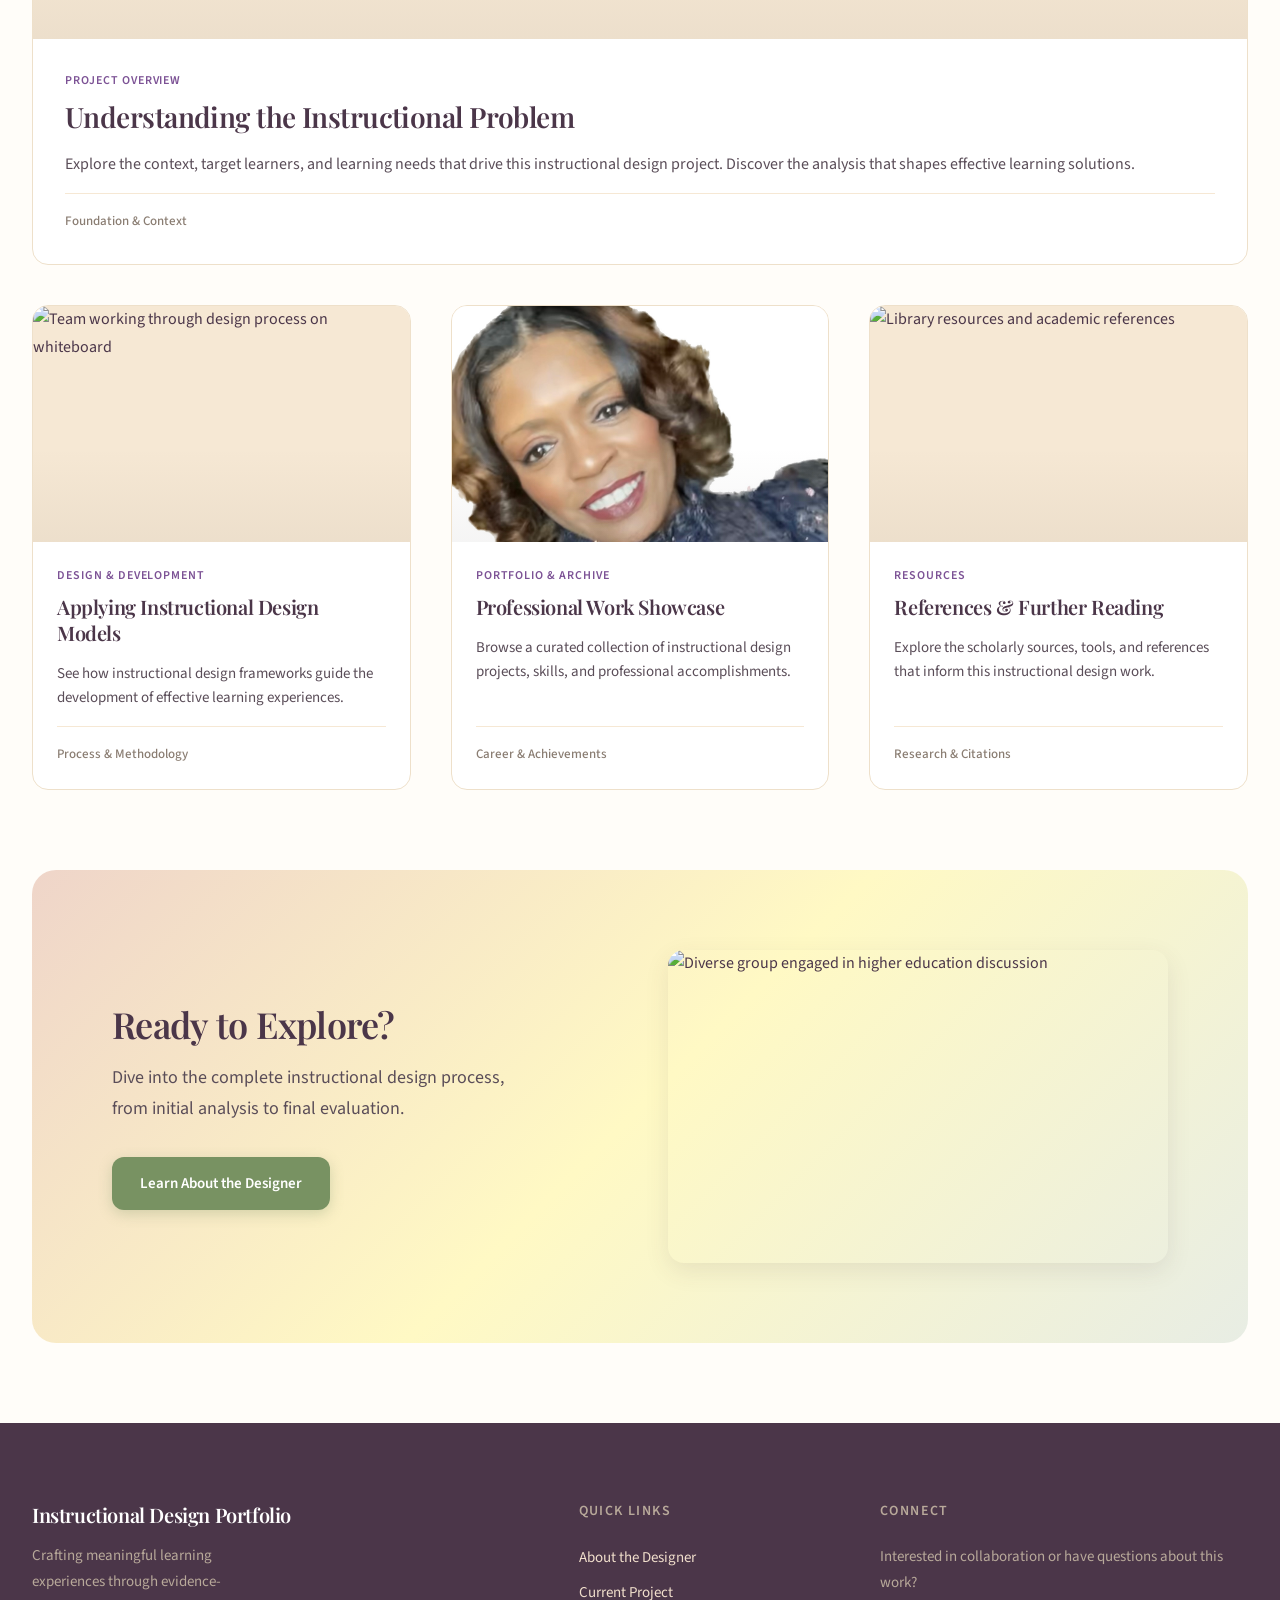
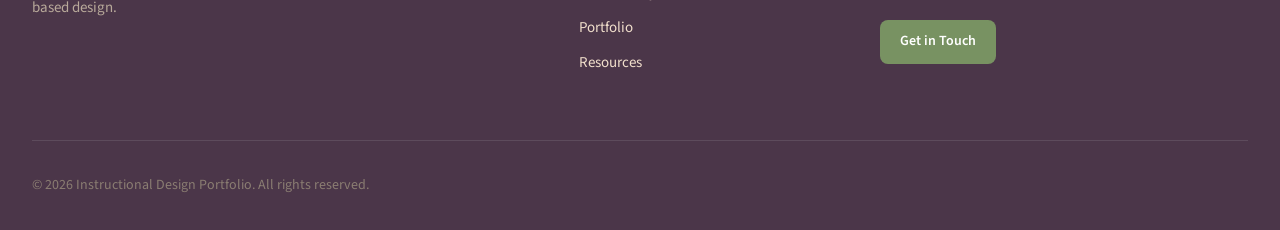
==== commit 1b0acdc0: "Add files via upload" ====
--- a/index.html
+++ b/index.html
@@ -10,16 +10,19 @@
   <header class="site-header">
     <div class="container">
       <h1 class="site-title"><a href="index.html">Instructional Design Portfolio</a></h1>
+      <button class="nav-toggle" aria-label="Toggle navigation" aria-expanded="false">
+        <span></span>
+        <span></span>
+        <span></span>
+      </button>
       <nav aria-label="Main navigation">
-        <ul>
-          <li><a href=index.html"" class="current">Home</a></li>
+        <ul id="nav-menu">
+          <li><a href="index.html" class="current">Home</a></li>
           <li><a href="about.html">About</a></li>
           <li><a href="project.html">Project Overview</a></li>
           <li><a href="design.html">Design &amp; Development</a></li>
           <li><a href="resources.html">Resources</a></li>
           <li><a href="portfolio.html">Portfolio</a></li>
-          <!-- <li><a href="materials.html">Learning Materials</a></li> -->
-          <!-- <li><a href="reflection.html">Reflection &amp; Evaluation</a></li> -->
         </ul>
       </nav>
     </div>
@@ -193,5 +196,22 @@
       </div>
     </div>
   </footer>
+
+  <script>
+    const navToggle = document.querySelector('.nav-toggle');
+    const navMenu = document.getElementById('nav-menu');
+    
+    navToggle.addEventListener('click', () => {
+      const isOpen = navMenu.classList.toggle('nav-open');
+      navToggle.setAttribute('aria-expanded', isOpen);
+    });
+
+    document.addEventListener('click', (e) => {
+      if (!e.target.closest('.site-header')) {
+        navMenu.classList.remove('nav-open');
+        navToggle.setAttribute('aria-expanded', 'false');
+      }
+    });
+  </script>
 </body>
 </html>
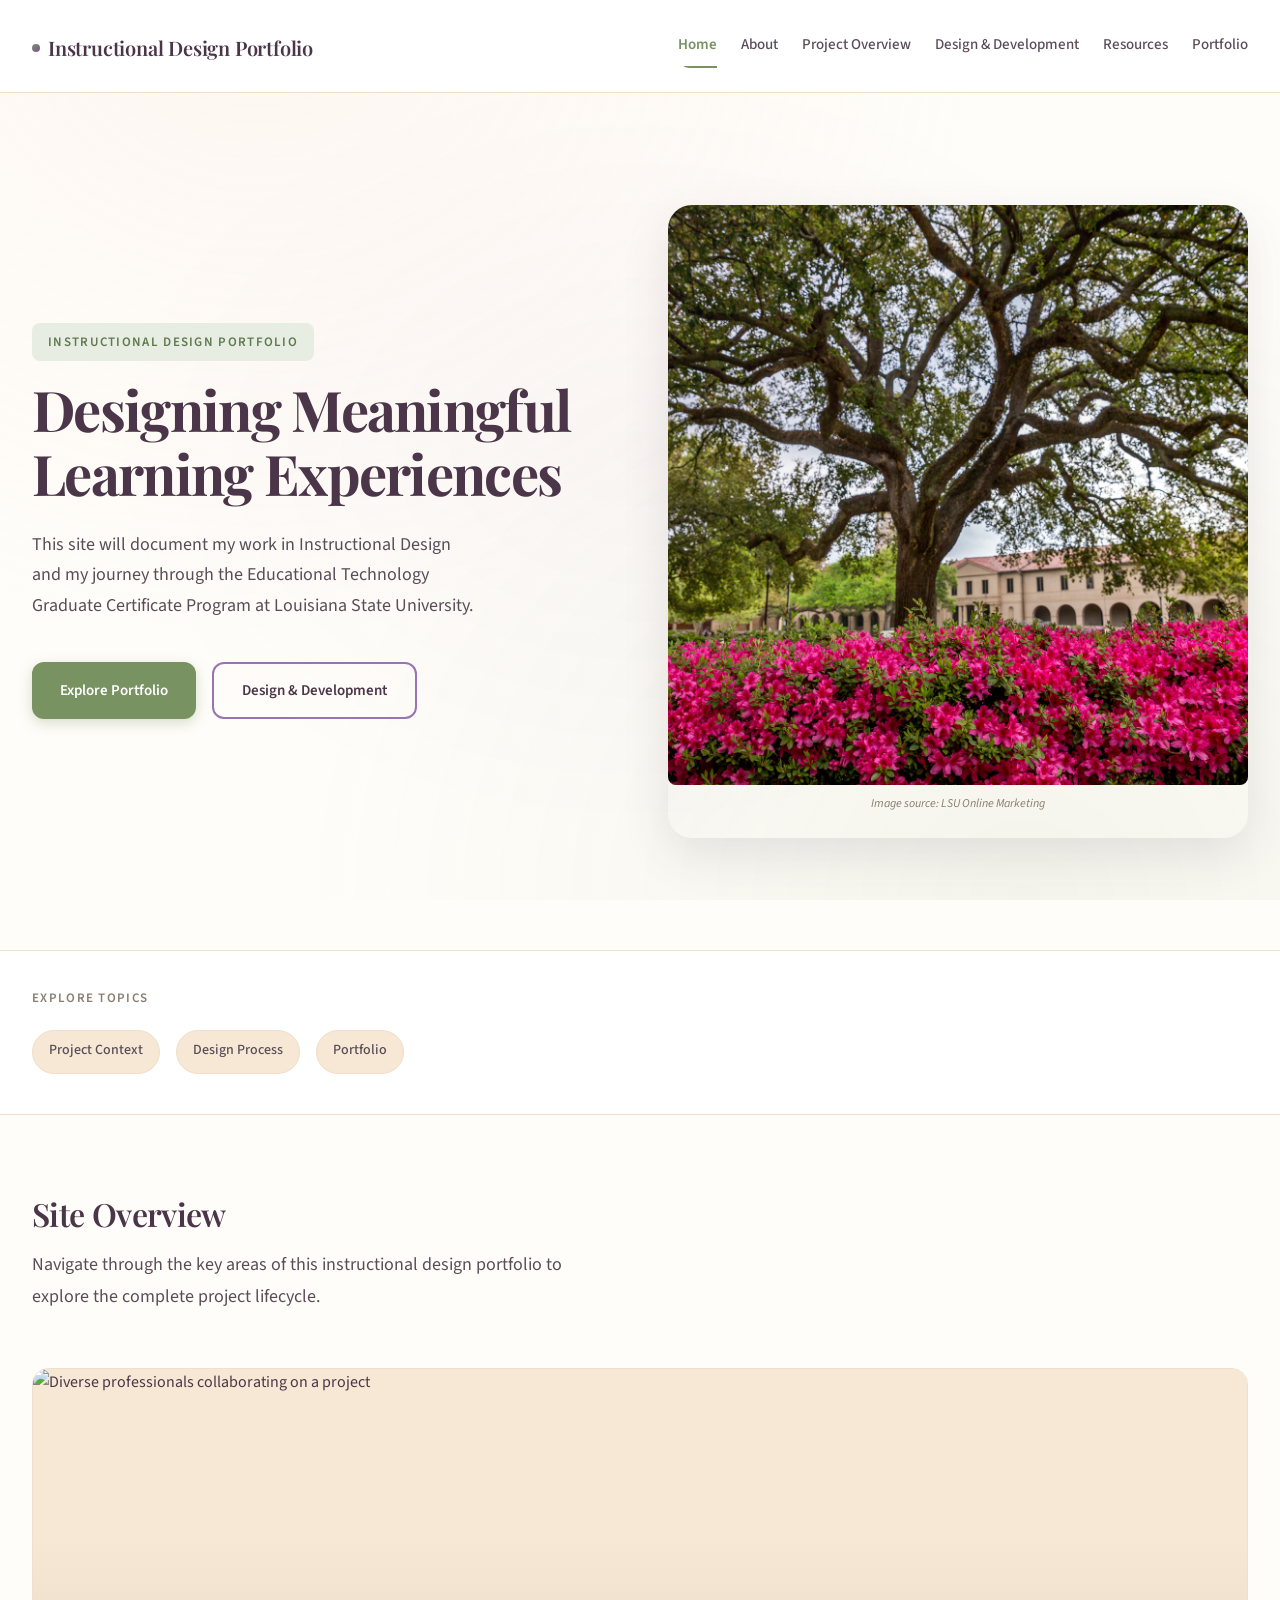
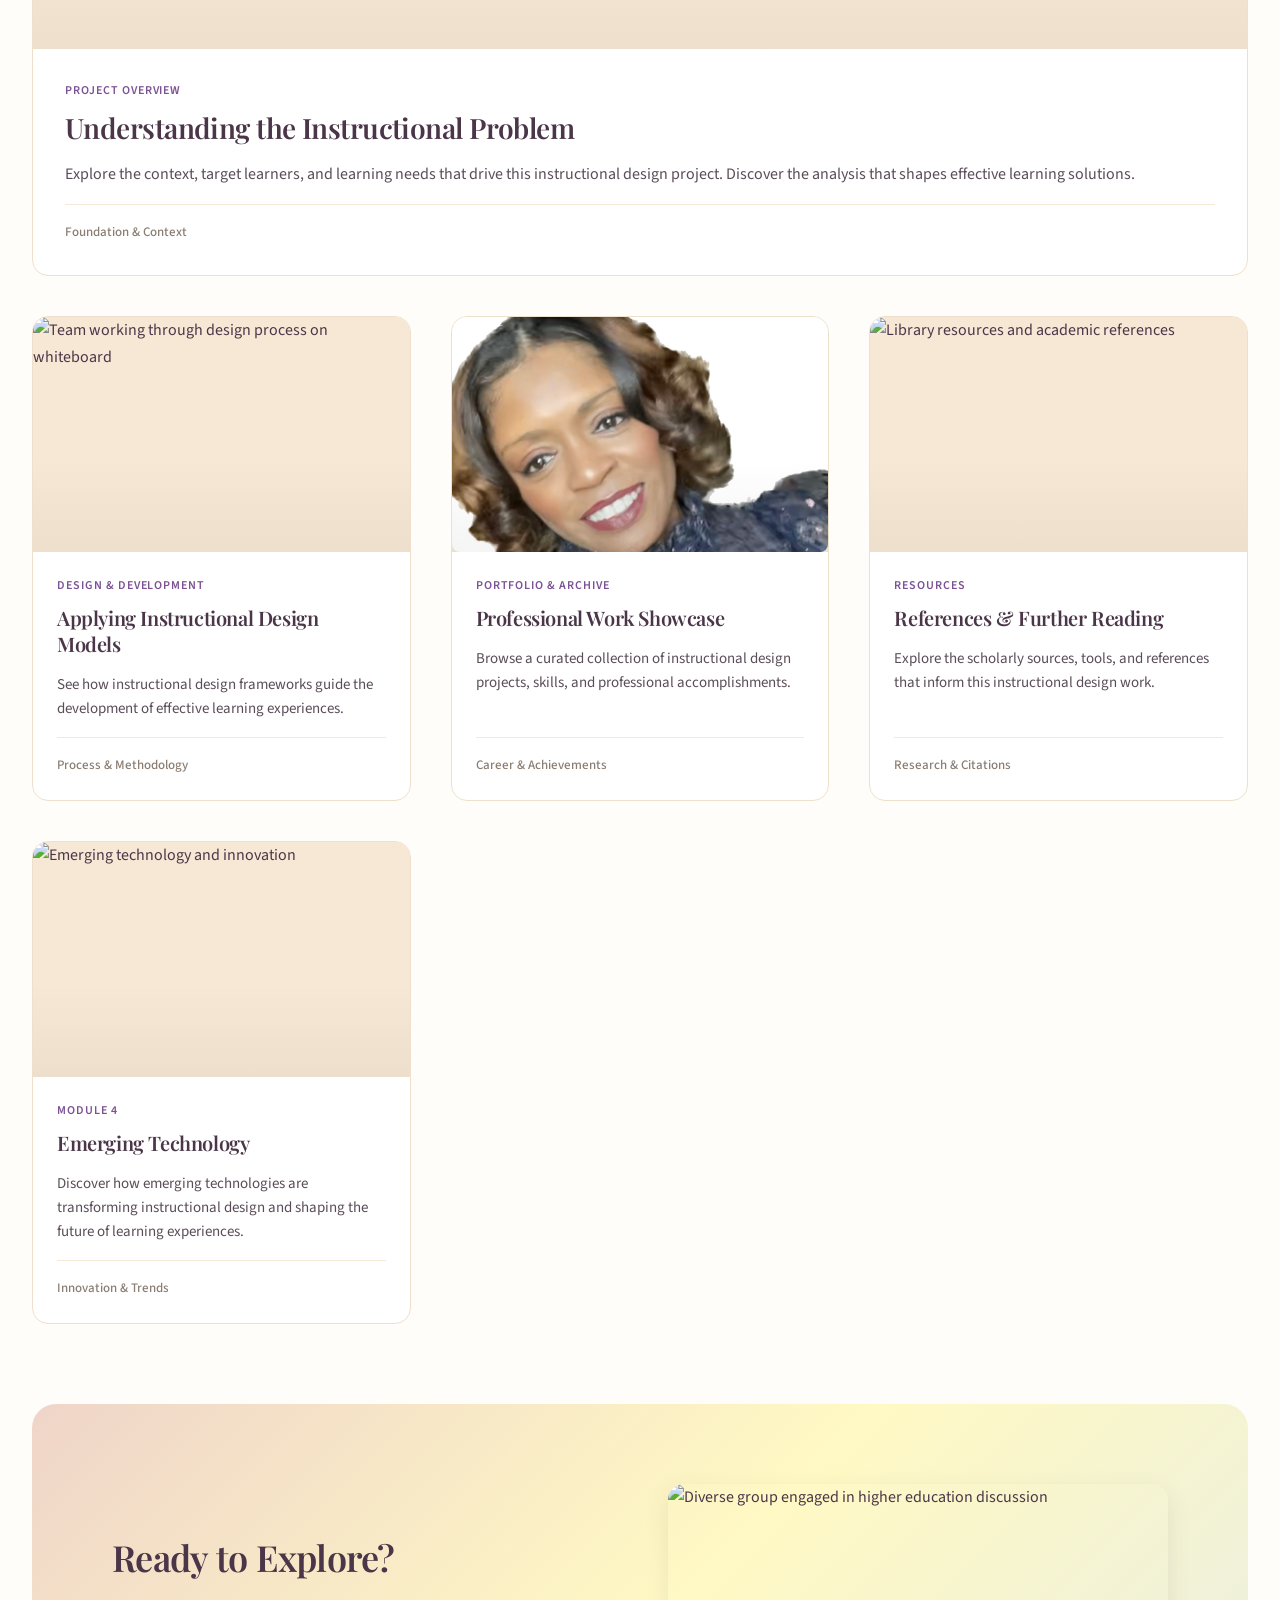
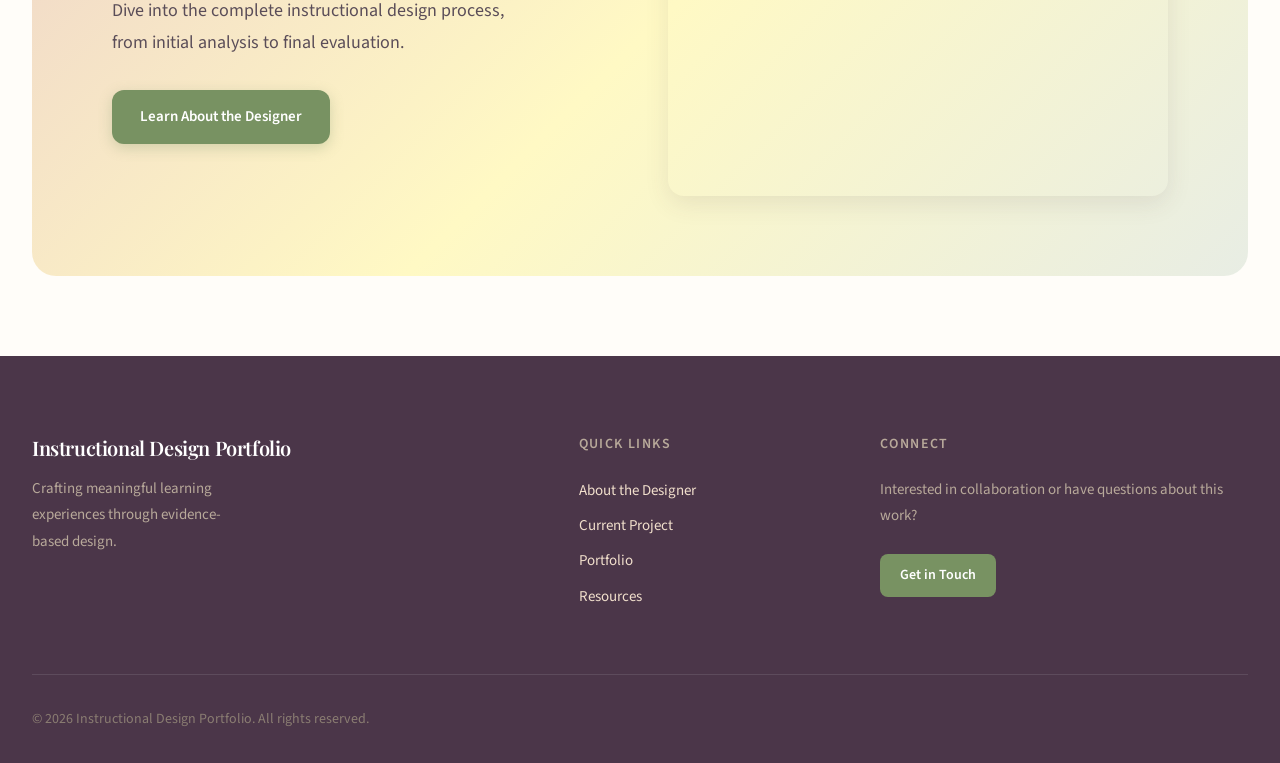
==== commit a8568899: "Add files via upload" ====
--- a/index.html
+++ b/index.html
@@ -122,6 +122,20 @@
           </a>
         </article>
 
+        <article class="feature-card">
+          <a href="module4.html" class="feature-card__link">
+            <div class="feature-card__image">
+              <img src="https://images.unsplash.com/photo-1485827404703-89b55fcc595e?w=600&q=80" alt="Emerging technology and innovation" />
+            </div>
+            <div class="feature-card__content">
+              <span class="feature-card__category">Module 4</span>
+              <h3 class="feature-card__title">Emerging Technology</h3>
+              <p class="feature-card__excerpt">Discover how emerging technologies are transforming instructional design and shaping the future of learning experiences.</p>
+              <span class="feature-card__meta">Innovation &amp; Trends</span>
+            </div>
+          </a>
+        </article>
+
         <!-- Learning Materials card hidden temporarily
         <article class="feature-card">
           <a href="materials.html" class="feature-card__link">
--- a/styles.css
+++ b/styles.css
@@ -186,9 +186,9 @@
   color: var(--text);
 }
 
-h1 { font-size: 2.5rem; }
-h2 { font-size: 1.75rem; }
-h3 { font-size: 1.375rem; }
+h1 { font-size: clamp(1.75rem, 5vw, 2.5rem); }
+h2 { font-size: clamp(1.5rem, 4vw, 1.75rem); }
+h3 { font-size: clamp(1.25rem, 3vw, 1.375rem); }
 h4 { font-size: 1.125rem; }
 
 p {
@@ -214,7 +214,19 @@
 .container {
   max-width: var(--max-page);
   margin: 0 auto;
-  padding: 0 var(--space-lg);
+  padding: 0 var(--space-sm);
+}
+
+@media (min-width: 480px) {
+  .container {
+    padding: 0 var(--space-md);
+  }
+}
+
+@media (min-width: 768px) {
+  .container {
+    padding: 0 var(--space-lg);
+  }
 }
 
 main {
@@ -237,7 +249,10 @@
 
 .site-header .container {
   display: flex;
-  flex-direction: column;
+  flex-direction: row;
+  align-items: center;
+  justify-content: space-between;
+  flex-wrap: wrap;
   gap: var(--space-sm);
 }
 
@@ -268,40 +283,141 @@
   color: var(--accent);
 }
 
+/* Mobile menu toggle button */
+.nav-toggle {
+  display: flex;
+  flex-direction: column;
+  justify-content: center;
+  gap: 5px;
+  width: 32px;
+  height: 32px;
+  padding: 4px;
+  background: transparent;
+  border: none;
+  cursor: pointer;
+  z-index: 110;
+}
+
+.nav-toggle span {
+  display: block;
+  width: 100%;
+  height: 2px;
+  background: var(--text);
+  border-radius: 2px;
+  transition: all 0.3s ease;
+}
+
+.nav-toggle[aria-expanded="true"] span:nth-child(1) {
+  transform: rotate(45deg) translate(5px, 5px);
+}
+
+.nav-toggle[aria-expanded="true"] span:nth-child(2) {
+  opacity: 0;
+}
+
+.nav-toggle[aria-expanded="true"] span:nth-child(3) {
+  transform: rotate(-45deg) translate(5px, -5px);
+}
+
+/* Mobile navigation */
+nav {
+  width: 100%;
+  order: 3;
+}
+
 nav ul {
   list-style: none;
   margin: 0;
   padding: 0;
+  display: none;
+  flex-direction: column;
+  gap: 0;
+  background: var(--surface);
+  border-radius: var(--radius-md);
+  overflow: hidden;
+  border: 1px solid var(--border);
+  margin-top: var(--space-sm);
+}
+
+nav ul.nav-open {
   display: flex;
-  flex-wrap: wrap;
-  gap: var(--space-xs) var(--space-md);
+}
+
+nav li {
+  margin: 0;
 }
 
 nav a {
+  display: block;
   color: var(--text-muted);
-  font-size: 0.9375rem;
+  font-size: 1rem;
   font-weight: 500;
-  padding: var(--space-xs) 0;
-  border-bottom: 2px solid transparent;
+  padding: var(--space-sm) var(--space-md);
+  border-bottom: 1px solid var(--border-soft);
+  border-left: 3px solid transparent;
   transition: all 0.2s ease;
+}
+
+nav li:last-child a {
+  border-bottom: none;
 }
 
 nav a:hover {
   color: var(--text);
-  border-bottom-color: var(--color-sage);
+  background: var(--bg-subtle);
+  border-left-color: var(--color-sage);
 }
 
 nav a.current {
   color: var(--accent);
-  border-bottom-color: var(--accent);
+  background: var(--color-sage-soft);
+  border-left-color: var(--accent);
   font-weight: 600;
 }
 
+/* Desktop navigation */
 @media (min-width: 768px) {
-  .site-header .container {
+  .nav-toggle {
+    display: none;
+  }
+  
+  nav {
+    width: auto;
+    order: 2;
+  }
+  
+  nav ul {
+    display: flex;
     flex-direction: row;
-    align-items: center;
-    justify-content: space-between;
+    flex-wrap: wrap;
+    gap: var(--space-xs) var(--space-md);
+    background: transparent;
+    border: none;
+    margin-top: 0;
+  }
+  
+  nav a {
+    display: inline-block;
+    padding: var(--space-xs) 0;
+    border-bottom: 2px solid transparent;
+    border-left: none;
+    font-size: 0.9375rem;
+  }
+  
+  nav li:last-child a {
+    border-bottom: 2px solid transparent;
+  }
+  
+  nav a:hover {
+    background: transparent;
+    border-bottom-color: var(--color-sage);
+    border-left: none;
+  }
+  
+  nav a.current {
+    background: transparent;
+    border-bottom-color: var(--accent);
+    border-left: none;
   }
 }
 
@@ -311,11 +427,24 @@
 .hero-banner {
   display: grid;
   grid-template-columns: 1fr;
-  gap: var(--space-2xl);
-  padding: var(--space-3xl) var(--space-lg);
+  gap: var(--space-lg);
+  padding: var(--space-xl) var(--space-sm);
   max-width: var(--max-page);
   margin: 0 auto;
   align-items: center;
+}
+
+@media (min-width: 480px) {
+  .hero-banner {
+    padding: var(--space-2xl) var(--space-md);
+    gap: var(--space-2xl);
+  }
+}
+
+@media (min-width: 768px) {
+  .hero-banner {
+    padding: var(--space-3xl) var(--space-lg);
+  }
 }
 
 .hero-content {
@@ -336,7 +465,7 @@
 }
 
 .hero-title {
-  font-size: 2.5rem;
+  font-size: clamp(1.75rem, 6vw, 2.5rem);
   font-weight: 700;
   line-height: 1.15;
   letter-spacing: -0.03em;
@@ -354,8 +483,15 @@
 
 .hero-actions {
   display: flex;
-  flex-wrap: wrap;
+  flex-direction: column;
   gap: var(--space-sm);
+}
+
+@media (min-width: 480px) {
+  .hero-actions {
+    flex-direction: row;
+    flex-wrap: wrap;
+  }
 }
 
 .hero-image {
@@ -387,7 +523,7 @@
   }
   
   .hero-title {
-    font-size: 3.25rem;
+    font-size: clamp(2.5rem, 5vw, 3.25rem);
   }
   
   .hero-image img {
@@ -408,7 +544,7 @@
   display: inline-flex;
   align-items: center;
   justify-content: center;
-  padding: 0.875rem 1.75rem;
+  padding: 0.875rem 1.5rem;
   font-family: var(--font-body);
   font-size: 0.9375rem;
   font-weight: 600;
@@ -417,6 +553,14 @@
   transition: all 0.25s ease;
   cursor: pointer;
   border: none;
+  min-height: 48px;
+  text-align: center;
+}
+
+@media (min-width: 480px) {
+  .btn {
+    padding: 0.875rem 1.75rem;
+  }
 }
 
 .btn-primary {
@@ -448,12 +592,24 @@
    Topics Navigation
    -------------------------------------------- */
 .topics-nav {
-  padding: var(--space-xl) var(--space-lg);
+  padding: var(--space-lg) var(--space-sm);
   max-width: var(--max-page);
   margin: 0 auto;
   border-top: 1px solid var(--border);
   border-bottom: 1px solid var(--border);
   background: var(--surface);
+}
+
+@media (min-width: 480px) {
+  .topics-nav {
+    padding: var(--space-xl) var(--space-md);
+  }
+}
+
+@media (min-width: 768px) {
+  .topics-nav {
+    padding: var(--space-xl) var(--space-lg);
+  }
 }
 
 .section-label {
@@ -474,7 +630,7 @@
 
 .topic-tag {
   display: inline-block;
-  padding: 0.5rem 1rem;
+  padding: 0.625rem 1rem;
   font-size: 0.875rem;
   font-weight: 500;
   color: var(--text-muted);
@@ -482,6 +638,8 @@
   border: 1px solid var(--border);
   border-radius: 100px;
   transition: all 0.2s ease;
+  min-height: 44px;
+  line-height: 1.4;
 }
 
 .topic-tag:hover {
@@ -494,9 +652,21 @@
    Featured Section
    -------------------------------------------- */
 .featured-section {
-  padding: var(--space-3xl) var(--space-lg);
+  padding: var(--space-2xl) var(--space-sm);
   max-width: var(--max-page);
   margin: 0 auto;
+}
+
+@media (min-width: 480px) {
+  .featured-section {
+    padding: var(--space-2xl) var(--space-md);
+  }
+}
+
+@media (min-width: 768px) {
+  .featured-section {
+    padding: var(--space-3xl) var(--space-lg);
+  }
 }
 
 .section-title {
@@ -692,16 +862,34 @@
 .cta-section {
   display: grid;
   grid-template-columns: 1fr;
-  gap: var(--space-2xl);
-  padding: var(--space-3xl) var(--space-lg);
+  gap: var(--space-lg);
+  padding: var(--space-xl) var(--space-md);
   max-width: var(--max-page);
   margin: 0 auto;
   align-items: center;
   background: linear-gradient(135deg, var(--color-blush) 0%, var(--color-yellow) 50%, var(--color-sage-soft) 100%);
-  border-radius: var(--radius-xl);
-  margin-left: var(--space-lg);
-  margin-right: var(--space-lg);
-  margin-bottom: var(--space-3xl);
+  border-radius: var(--radius-lg);
+  margin-left: var(--space-sm);
+  margin-right: var(--space-sm);
+  margin-bottom: var(--space-2xl);
+}
+
+@media (min-width: 480px) {
+  .cta-section {
+    padding: var(--space-2xl) var(--space-lg);
+    gap: var(--space-2xl);
+    margin-left: var(--space-md);
+    margin-right: var(--space-md);
+    border-radius: var(--radius-xl);
+  }
+}
+
+@media (min-width: 768px) {
+  .cta-section {
+    margin-left: var(--space-lg);
+    margin-right: var(--space-lg);
+    margin-bottom: var(--space-3xl);
+  }
 }
 
 .cta-content h2 {
@@ -727,7 +915,7 @@
   object-fit: cover;
 }
 
-@media (min-width: 768px) {
+@media (min-width: 900px) {
   .cta-section {
     grid-template-columns: 1fr 1fr;
     padding: var(--space-3xl);
@@ -841,26 +1029,38 @@
    Legacy Page Styles (for other pages)
    -------------------------------------------- */
 .page-hero {
-  padding: var(--space-3xl) var(--space-lg);
+  padding: var(--space-xl) var(--space-sm);
   background: linear-gradient(135deg, var(--color-sage-soft) 0%, var(--color-yellow) 50%, var(--color-purple-soft) 100%);
-  border-radius: 0 0 var(--radius-xl) var(--radius-xl);
-  margin-bottom: var(--space-2xl);
+  border-radius: 0 0 var(--radius-lg) var(--radius-lg);
+  margin-bottom: var(--space-lg);
 }
 
 .page-hero h1 {
-  font-size: 2.5rem;
+  font-size: clamp(1.75rem, 5vw, 2.5rem);
   margin-bottom: var(--space-md);
 }
 
 .page-hero p {
-  font-size: 1.125rem;
+  font-size: 1rem;
   max-width: 55ch;
   color: var(--text-muted);
+}
+
+@media (min-width: 480px) {
+  .page-hero {
+    padding: var(--space-2xl) var(--space-md);
+    border-radius: 0 0 var(--radius-xl) var(--radius-xl);
+  }
+  
+  .page-hero p {
+    font-size: 1.125rem;
+  }
 }
 
 @media (min-width: 768px) {
   .page-hero {
     padding: var(--space-4xl) var(--space-2xl);
+    margin-bottom: var(--space-2xl);
   }
   
   .page-hero h1 {
@@ -872,15 +1072,37 @@
 main:not(:has(.hero-banner)) {
   max-width: var(--max-page);
   margin: 0 auto;
-  padding: 0 var(--space-lg) var(--space-3xl);
+  padding: 0 var(--space-sm) var(--space-2xl);
 }
 
 main:not(:has(.hero-banner)) section {
-  padding: var(--space-2xl);
+  padding: var(--space-md);
   background: var(--surface);
-  border-radius: var(--radius-lg);
-  margin-bottom: var(--space-lg);
+  border-radius: var(--radius-md);
+  margin-bottom: var(--space-md);
   border: 1px solid var(--border);
+}
+
+@media (min-width: 480px) {
+  main:not(:has(.hero-banner)) {
+    padding: 0 var(--space-md) var(--space-2xl);
+  }
+  
+  main:not(:has(.hero-banner)) section {
+    padding: var(--space-lg);
+    border-radius: var(--radius-lg);
+    margin-bottom: var(--space-lg);
+  }
+}
+
+@media (min-width: 768px) {
+  main:not(:has(.hero-banner)) {
+    padding: 0 var(--space-lg) var(--space-3xl);
+  }
+  
+  main:not(:has(.hero-banner)) section {
+    padding: var(--space-2xl);
+  }
 }
 
 main:not(:has(.hero-banner)) section + section {
@@ -940,8 +1162,15 @@
 
 .card-grid {
   display: grid;
-  grid-template-columns: repeat(auto-fill, minmax(300px, 1fr));
-  gap: var(--space-lg);
+  grid-template-columns: 1fr;
+  gap: var(--space-md);
+}
+
+@media (min-width: 600px) {
+  .card-grid {
+    grid-template-columns: repeat(auto-fill, minmax(280px, 1fr));
+    gap: var(--space-lg);
+  }
 }
 
 /* Tags */
@@ -1034,7 +1263,8 @@
 }
 
 /* Interactive Quiz */
-.quiz-container {
+.quiz-container,
+.quiz-embed {
   max-width: 100%;
   margin: var(--space-md) 0;
   border-radius: var(--radius-md);
@@ -1043,11 +1273,155 @@
   background: var(--surface);
 }
 
-.quiz-container iframe {
+.quiz-container iframe,
+.quiz-embed iframe {
   width: 100%;
-  min-height: 250px;
+  min-height: 300px;
   border: none;
   display: block;
+}
+
+@media (min-width: 768px) {
+  .quiz-container iframe,
+  .quiz-embed iframe {
+    min-height: 400px;
+  }
+}
+
+/* --------------------------------------------
+   Mobile-Friendly Embedded Content
+   -------------------------------------------- */
+.embed-container {
+  position: relative;
+  width: 100%;
+  padding-bottom: 56.25%;
+  height: 0;
+  overflow: hidden;
+  border-radius: var(--radius-md);
+  margin: var(--space-md) 0;
+}
+
+.embed-container iframe {
+  position: absolute;
+  top: 0;
+  left: 0;
+  width: 100%;
+  height: 100%;
+  border: none;
+}
+
+.padlet-embed {
+  max-width: 100%;
+  margin: var(--space-md) 0;
+}
+
+.padlet-embed iframe {
+  max-height: 450px;
+}
+
+@media (min-width: 768px) {
+  .padlet-embed iframe {
+    max-height: 608px;
+  }
+}
+
+/* Mobile-friendly inline images */
+main img {
+  max-width: 100%;
+  height: auto;
+  border-radius: var(--radius-sm);
+}
+
+/* Ensure flex layouts wrap nicely on mobile */
+main div[style*="display: flex"] {
+  flex-wrap: wrap;
+}
+
+/* Better touch targets for links in lists */
+main ul a,
+main ol a {
+  display: inline-block;
+  padding: 0.25rem 0;
+}
+
+/* Footer improvements for mobile */
+.site-footer .container > p {
+  display: flex;
+  flex-wrap: wrap;
+  gap: 0.5rem;
+  justify-content: center;
+}
+
+/* --------------------------------------------
+   Collapsible Sections
+   -------------------------------------------- */
+.collapsible-section {
+  margin-bottom: var(--space-lg);
+}
+
+.collapsible-header {
+  cursor: pointer;
+  display: flex;
+  align-items: center;
+  justify-content: space-between;
+  user-select: none;
+  padding-right: var(--space-sm);
+  transition: color 0.2s ease;
+}
+
+.collapsible-header:hover {
+  color: var(--accent);
+}
+
+.collapse-icon {
+  display: inline-block;
+  width: 24px;
+  height: 24px;
+  position: relative;
+  flex-shrink: 0;
+  margin-left: var(--space-sm);
+}
+
+.collapse-icon::before,
+.collapse-icon::after {
+  content: '';
+  position: absolute;
+  background: currentColor;
+  border-radius: 2px;
+  transition: transform 0.3s ease;
+}
+
+.collapse-icon::before {
+  width: 14px;
+  height: 2px;
+  top: 50%;
+  left: 50%;
+  transform: translate(-50%, -50%);
+}
+
+.collapse-icon::after {
+  width: 2px;
+  height: 14px;
+  top: 50%;
+  left: 50%;
+  transform: translate(-50%, -50%);
+}
+
+.collapsible-header[aria-expanded="true"] .collapse-icon::after {
+  transform: translate(-50%, -50%) rotate(90deg);
+  opacity: 0;
+}
+
+.collapsible-content {
+  overflow: hidden;
+  max-height: 5000px;
+  transition: max-height 0.4s ease-in-out, opacity 0.3s ease;
+  opacity: 1;
+}
+
+.collapsible-content.collapsed {
+  max-height: 0;
+  opacity: 0;
 }
 
 /* Print */
@@ -1061,4 +1435,9 @@
   .card {
     break-inside: avoid;
   }
-}
+  
+  .collapsible-content.collapsed {
+    max-height: none;
+    opacity: 1;
+  }
+}
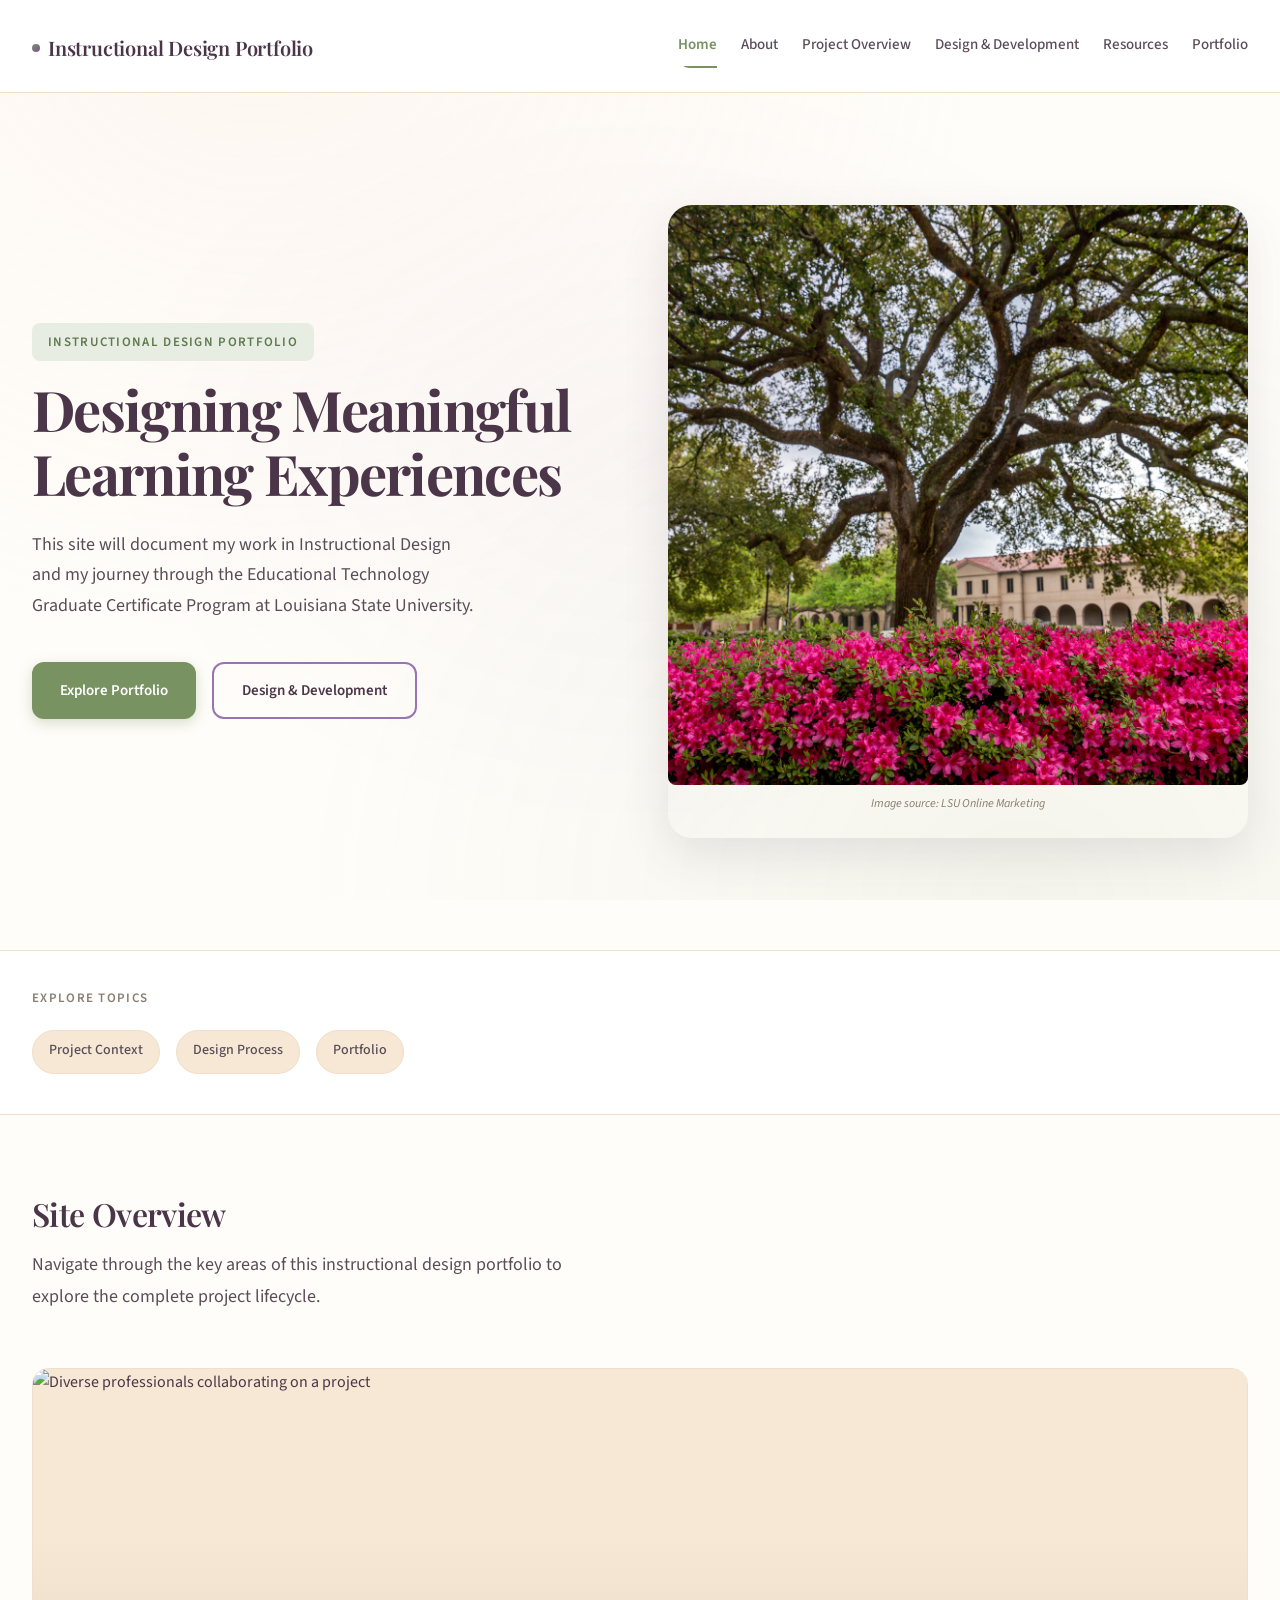
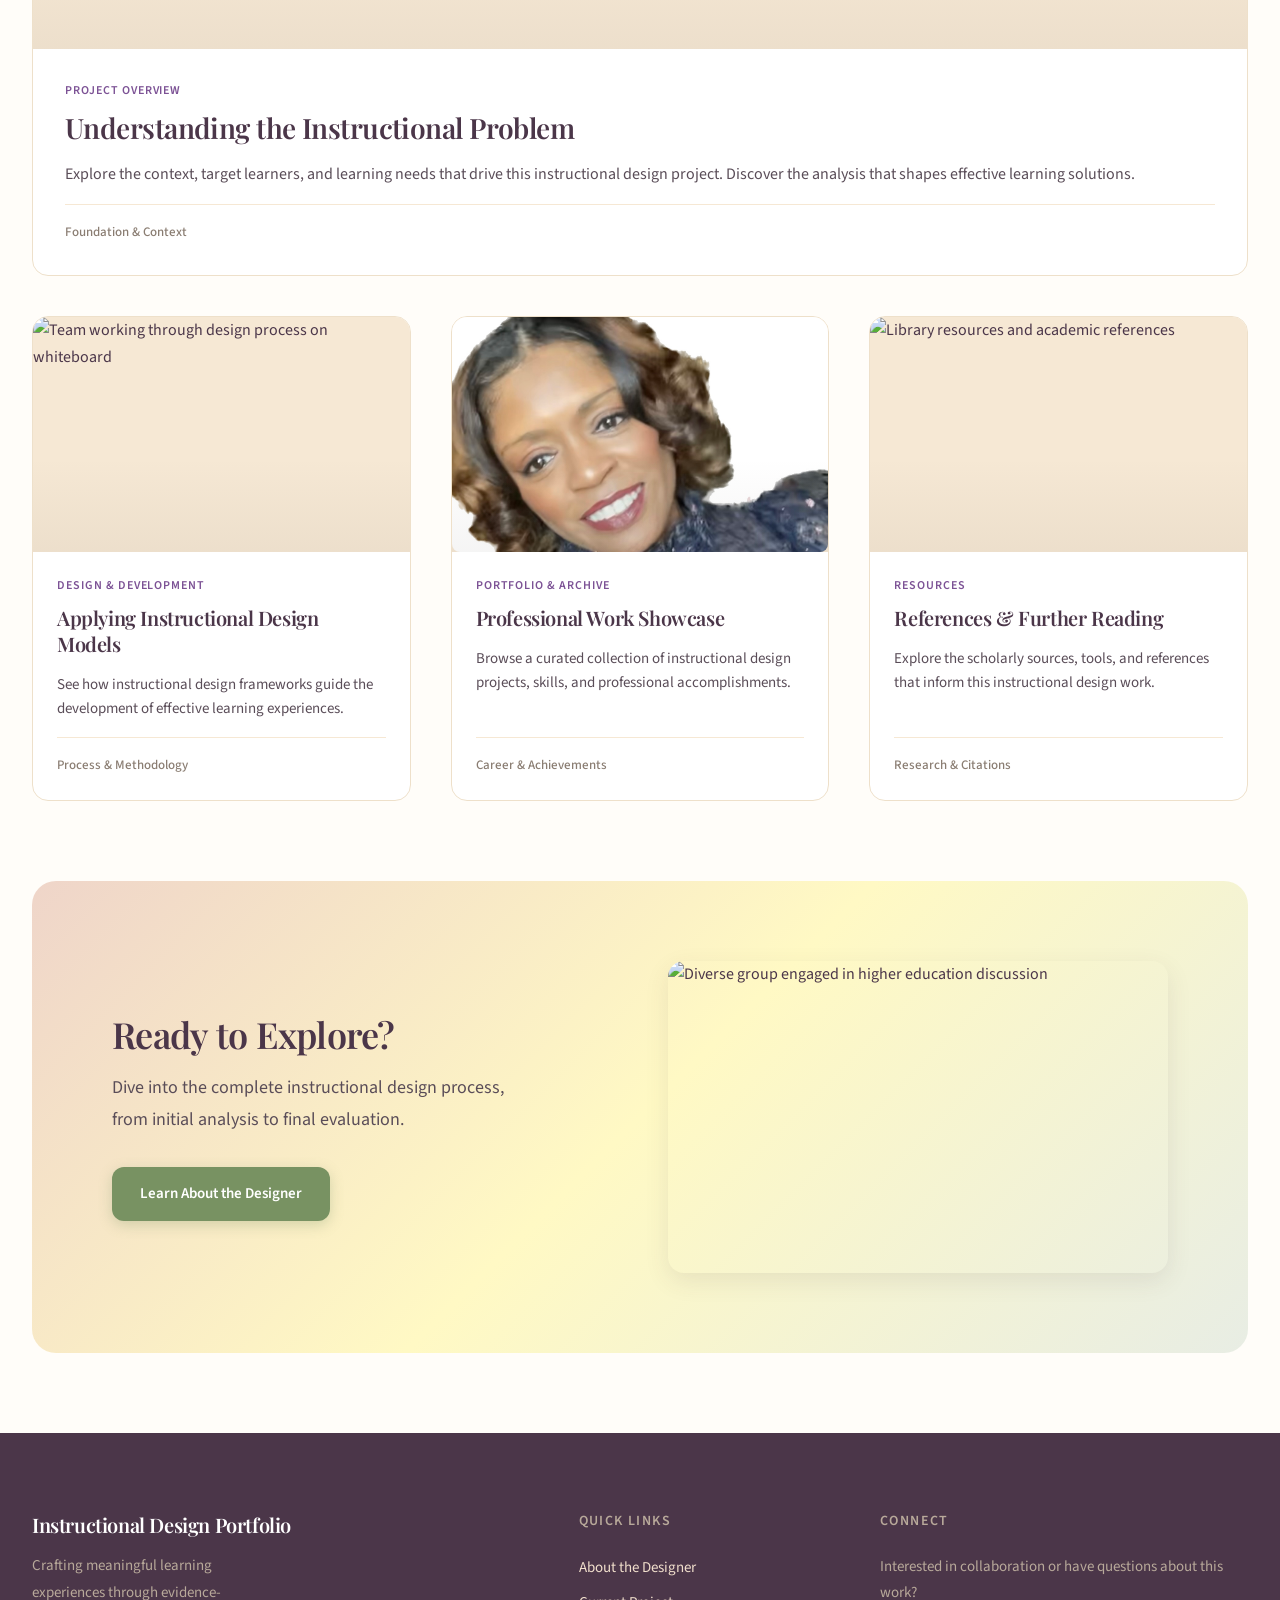
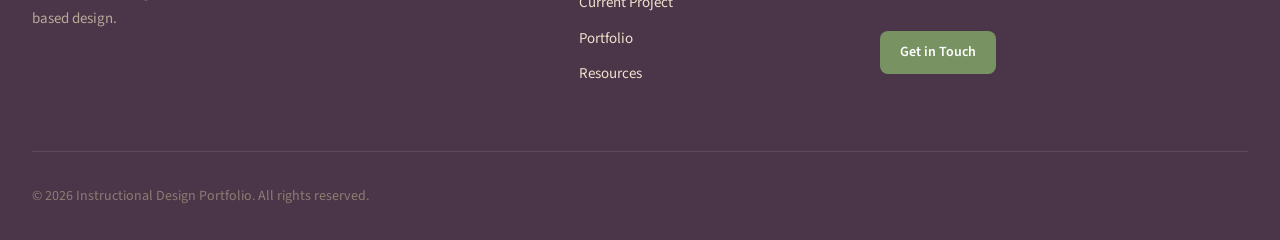
==== commit cf1f69ef: "Add files via upload" ====
--- a/index.html
+++ b/index.html
@@ -122,20 +122,6 @@
           </a>
         </article>
 
-        <article class="feature-card">
-          <a href="module4.html" class="feature-card__link">
-            <div class="feature-card__image">
-              <img src="https://images.unsplash.com/photo-1485827404703-89b55fcc595e?w=600&q=80" alt="Emerging technology and innovation" />
-            </div>
-            <div class="feature-card__content">
-              <span class="feature-card__category">Module 4</span>
-              <h3 class="feature-card__title">Emerging Technology</h3>
-              <p class="feature-card__excerpt">Discover how emerging technologies are transforming instructional design and shaping the future of learning experiences.</p>
-              <span class="feature-card__meta">Innovation &amp; Trends</span>
-            </div>
-          </a>
-        </article>
-
         <!-- Learning Materials card hidden temporarily
         <article class="feature-card">
           <a href="materials.html" class="feature-card__link">
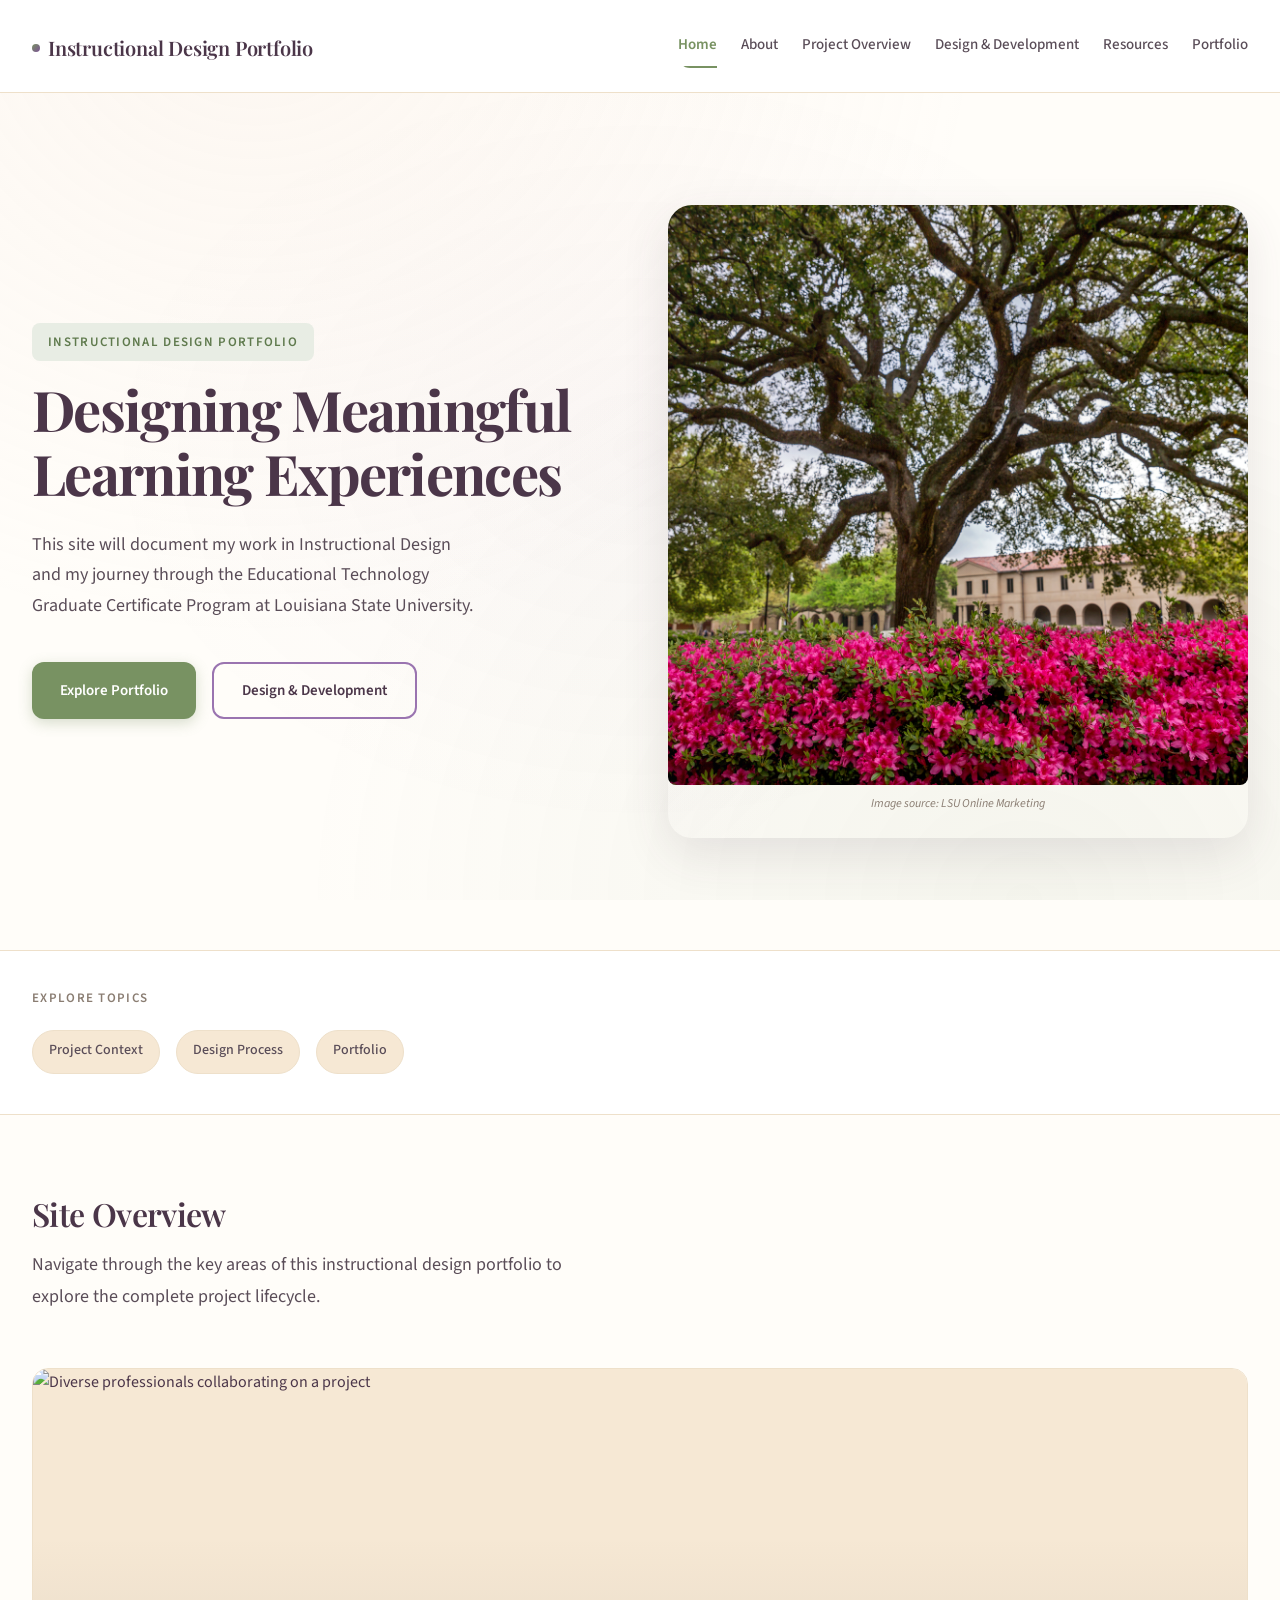
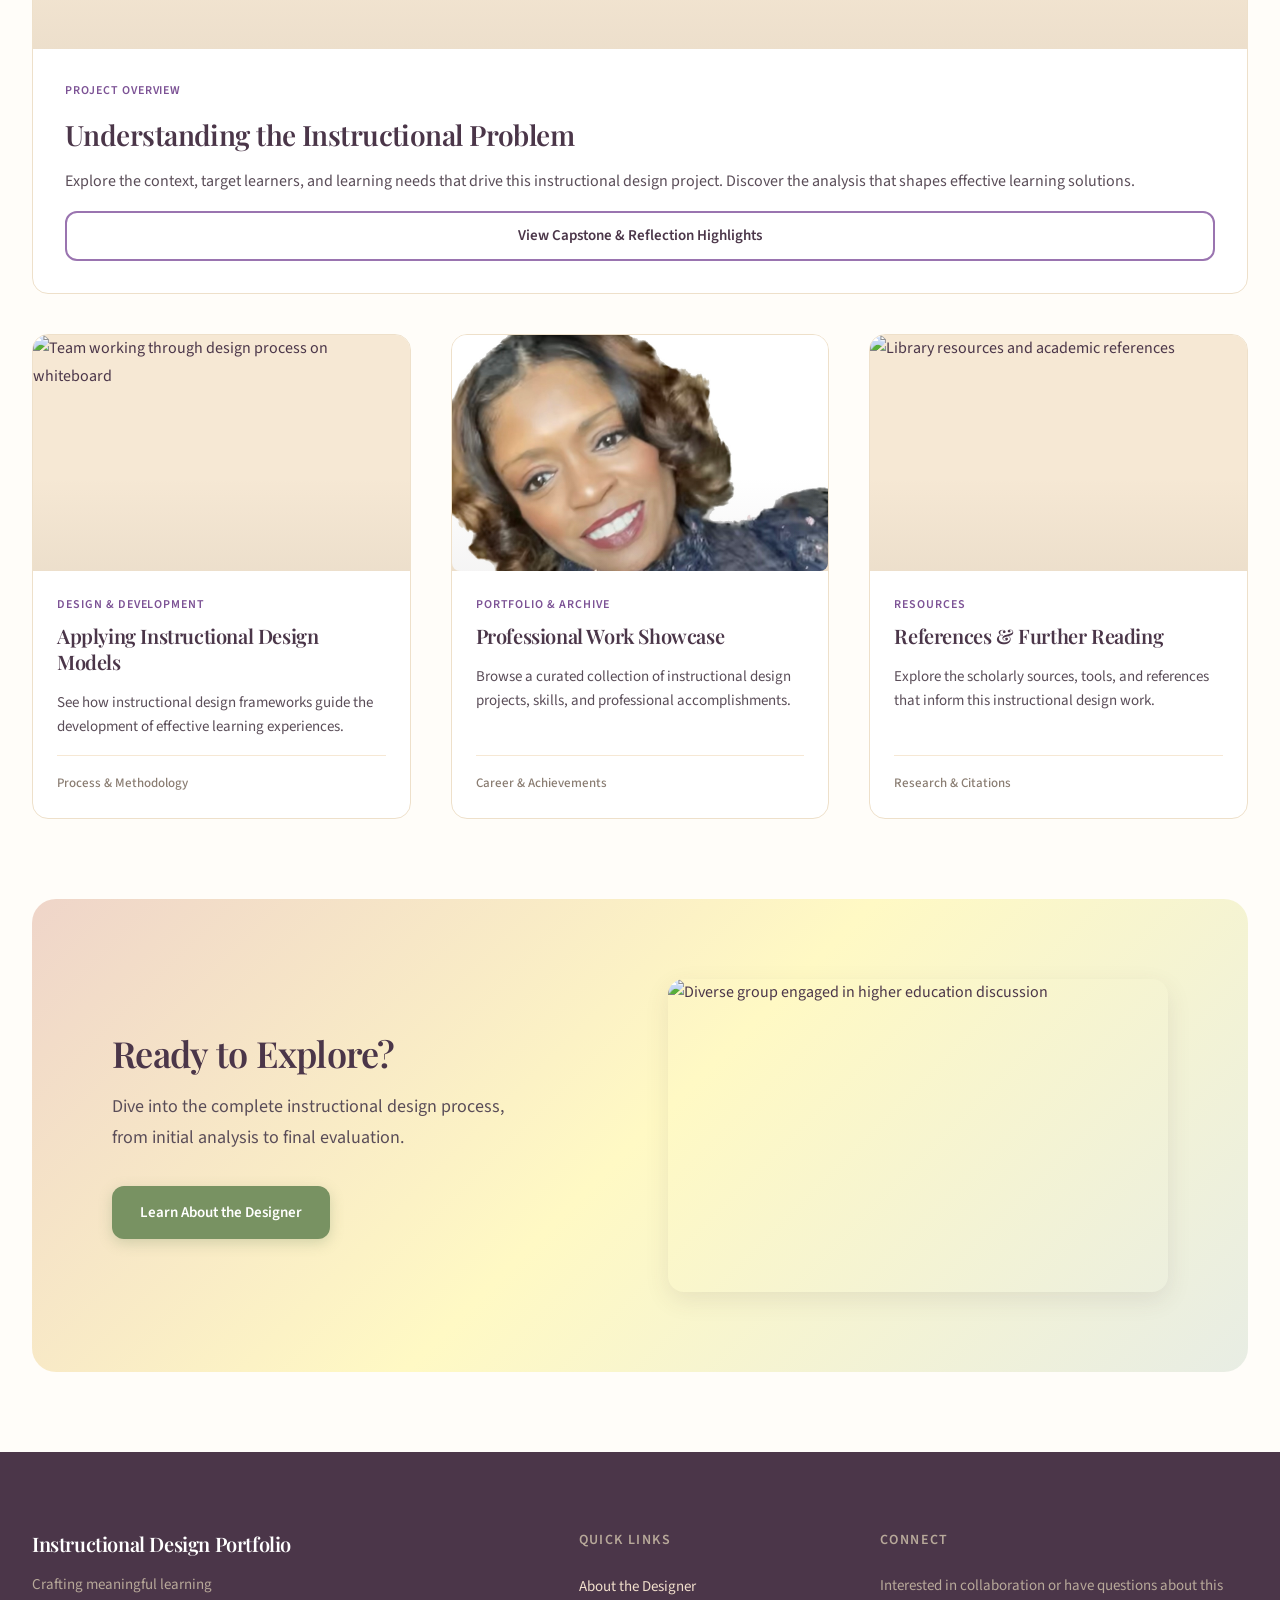
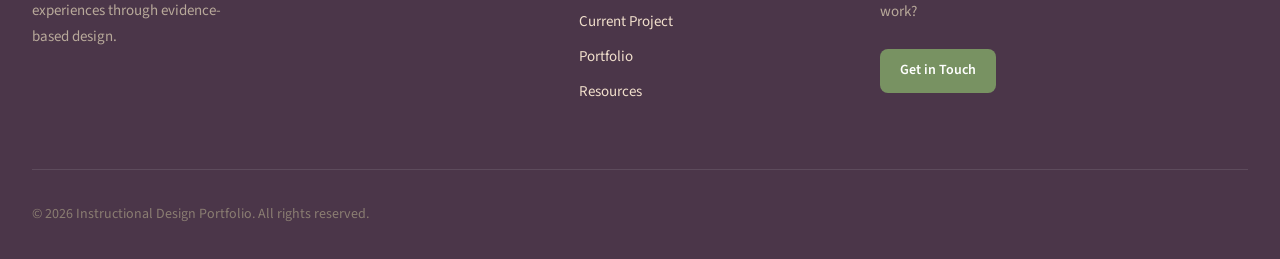
==== commit a23fd4b3: "Add files via upload" ====
--- a/index.html
+++ b/index.html
@@ -74,7 +74,7 @@
               <span class="feature-card__category">Project Overview</span>
               <h3 class="feature-card__title">Understanding the Instructional Problem</h3>
               <p class="feature-card__excerpt">Explore the context, target learners, and learning needs that drive this instructional design project. Discover the analysis that shapes effective learning solutions.</p>
-              <span class="feature-card__meta">Foundation &amp; Context</span>
+              <a href="portfolio.html#capstone-reflection" class="btn btn-secondary">View Capstone &amp; Reflection Highlights</a>
             </div>
           </a>
         </article>
--- a/styles.css
+++ b/styles.css
@@ -1166,6 +1166,10 @@
   gap: var(--space-md);
 }
 
+.card--full-width {
+  grid-column: 1 / -1;
+}
+
 @media (min-width: 600px) {
   .card-grid {
     grid-template-columns: repeat(auto-fill, minmax(280px, 1fr));
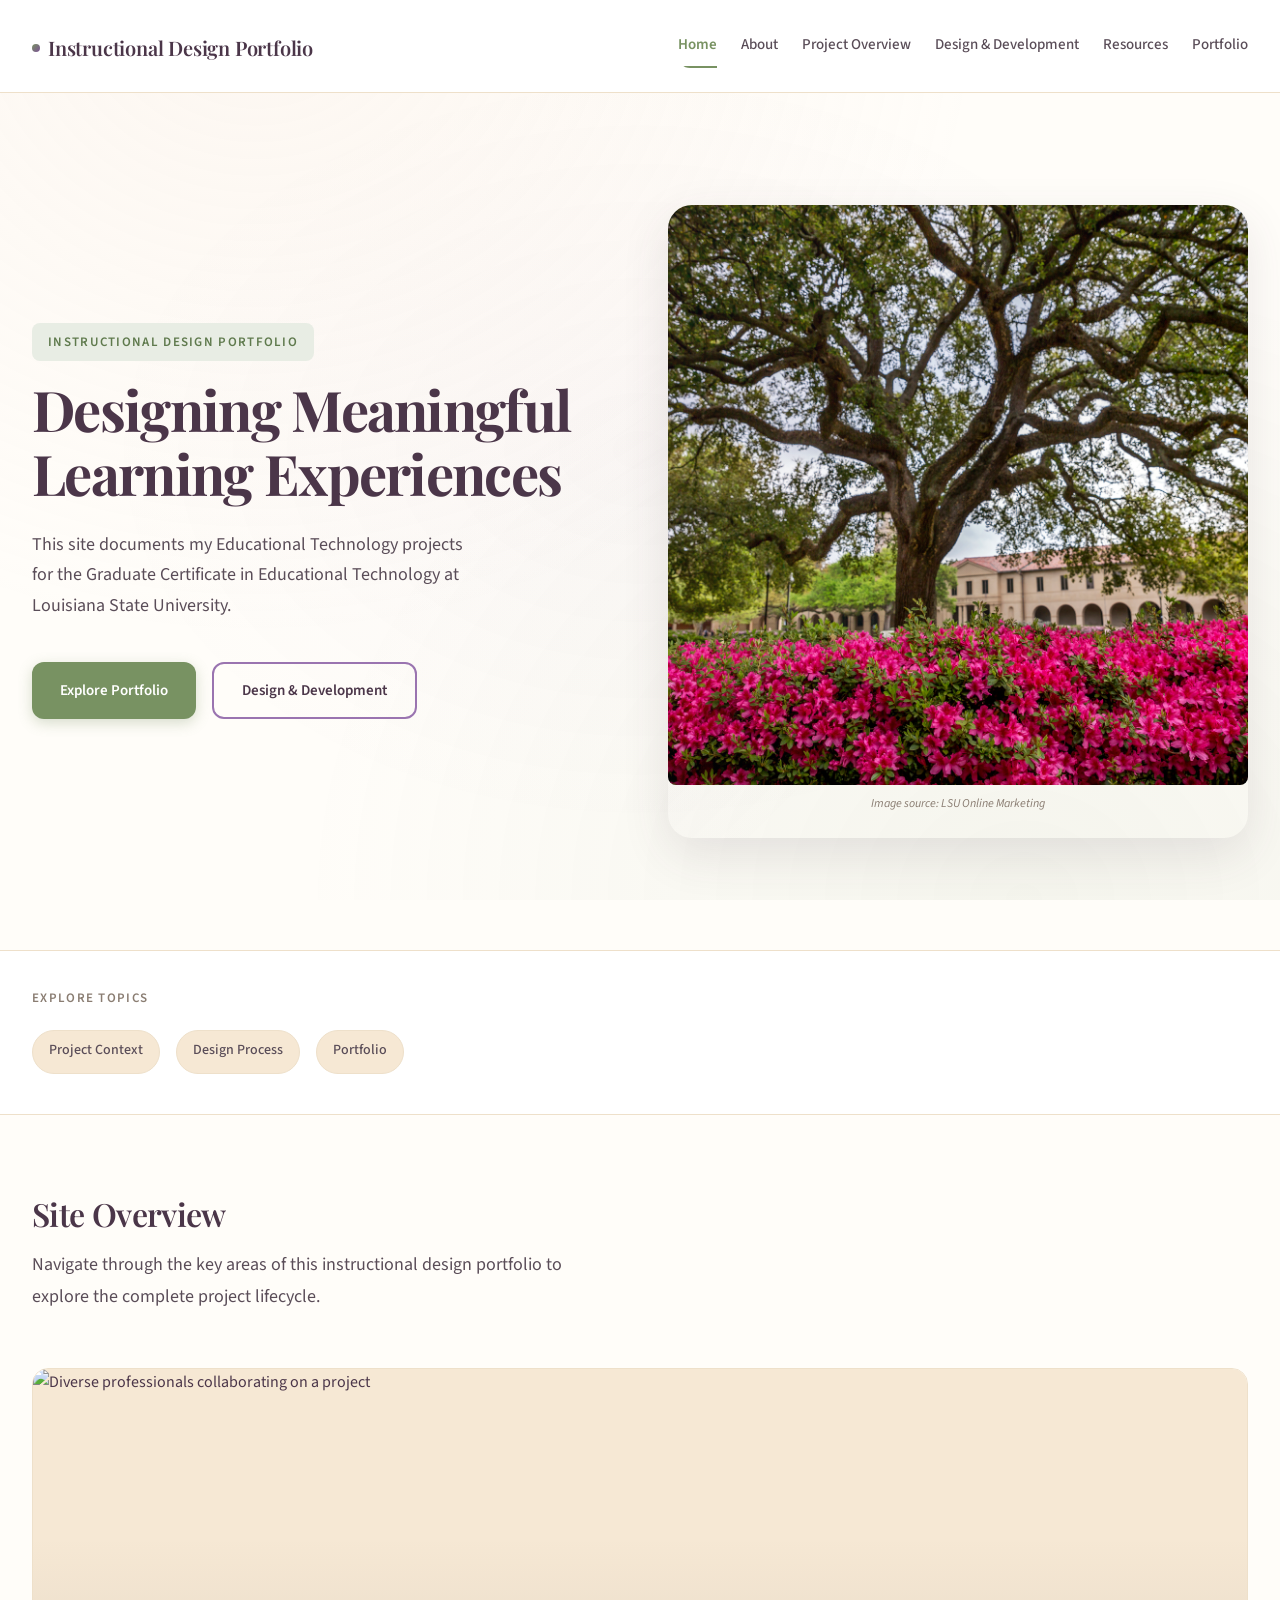
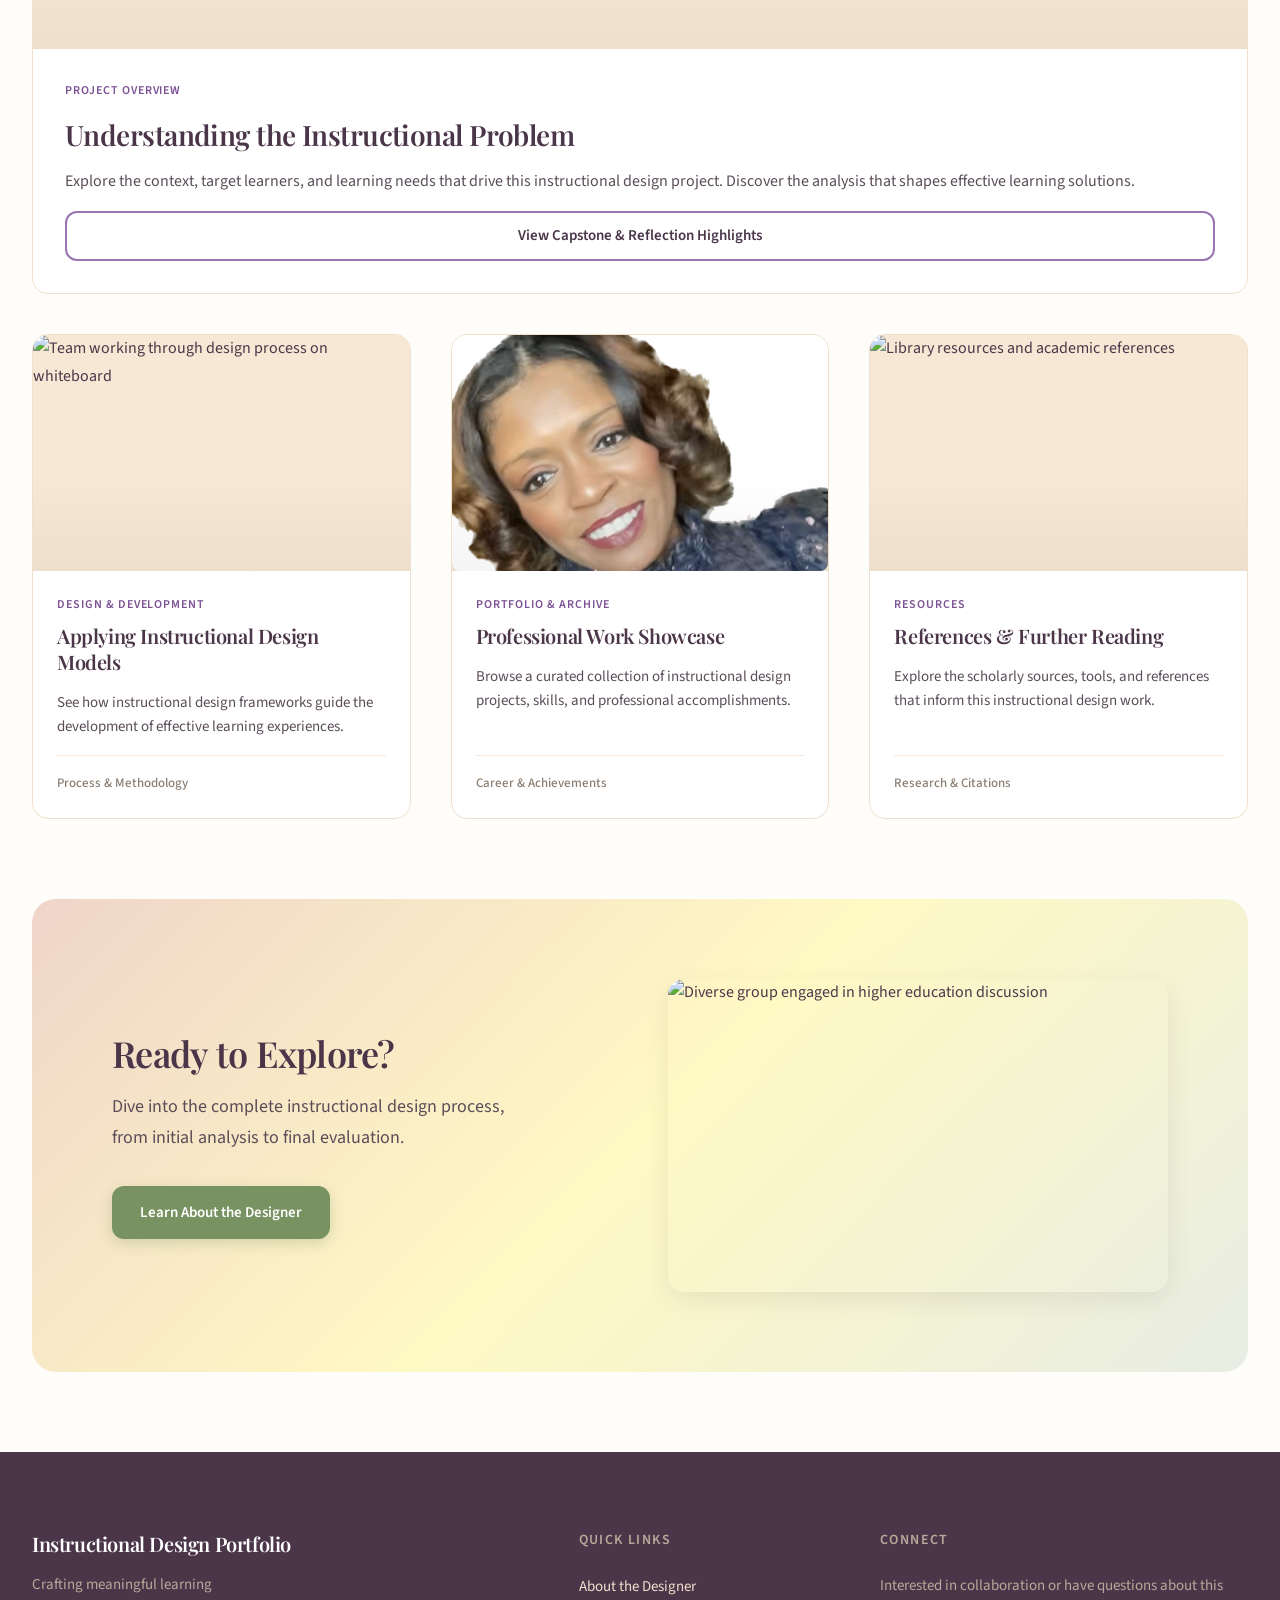
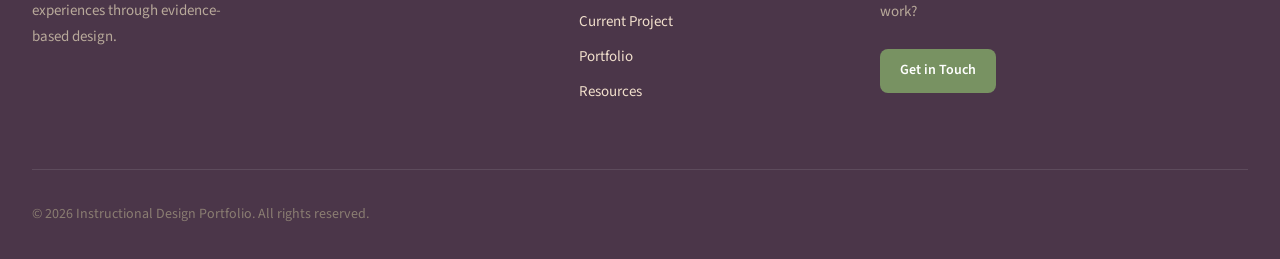
==== commit 30f2f54d: "Add files via upload" ====
--- a/index.html
+++ b/index.html
@@ -34,7 +34,7 @@
       <div class="hero-content">
         <span class="hero-label">Instructional Design Portfolio</span>
         <h1 class="hero-title">Designing Meaningful Learning Experiences</h1>
-        <p class="hero-description">This site will document my work in Instructional Design and my journey through the Educational Technology Graduate Certificate Program at Louisiana State University.</p>
+        <p class="hero-description">This site documents my Educational Technology projects for the Graduate Certificate in Educational Technology at Louisiana State University.</p>
         <div class="hero-actions">
           <a href="portfolio.html" class="btn btn-primary">Explore Portfolio</a>
           <a href="design.html" class="btn btn-secondary">Design &amp; Development</a>
--- a/styles.css
+++ b/styles.css
@@ -1160,6 +1160,17 @@
   color: var(--text-muted);
 }
 
+.card-standards-list {
+  margin-top: var(--space-lg);
+  margin-bottom: 0;
+}
+
+.card-standards-list-nested {
+  margin-top: var(--space-xs);
+  margin-bottom: 0;
+  padding-left: 1.25rem;
+}
+
 .card-grid {
   display: grid;
   grid-template-columns: 1fr;
@@ -1359,6 +1370,14 @@
 /* --------------------------------------------
    Collapsible Sections
    -------------------------------------------- */
+.capstone-reflection-collapsible {
+  margin-bottom: var(--space-lg);
+}
+
+.capstone-reflection-collapsible > .collapsible-header {
+  margin-bottom: 0;
+}
+
 .collapsible-section {
   margin-bottom: var(--space-lg);
 }
